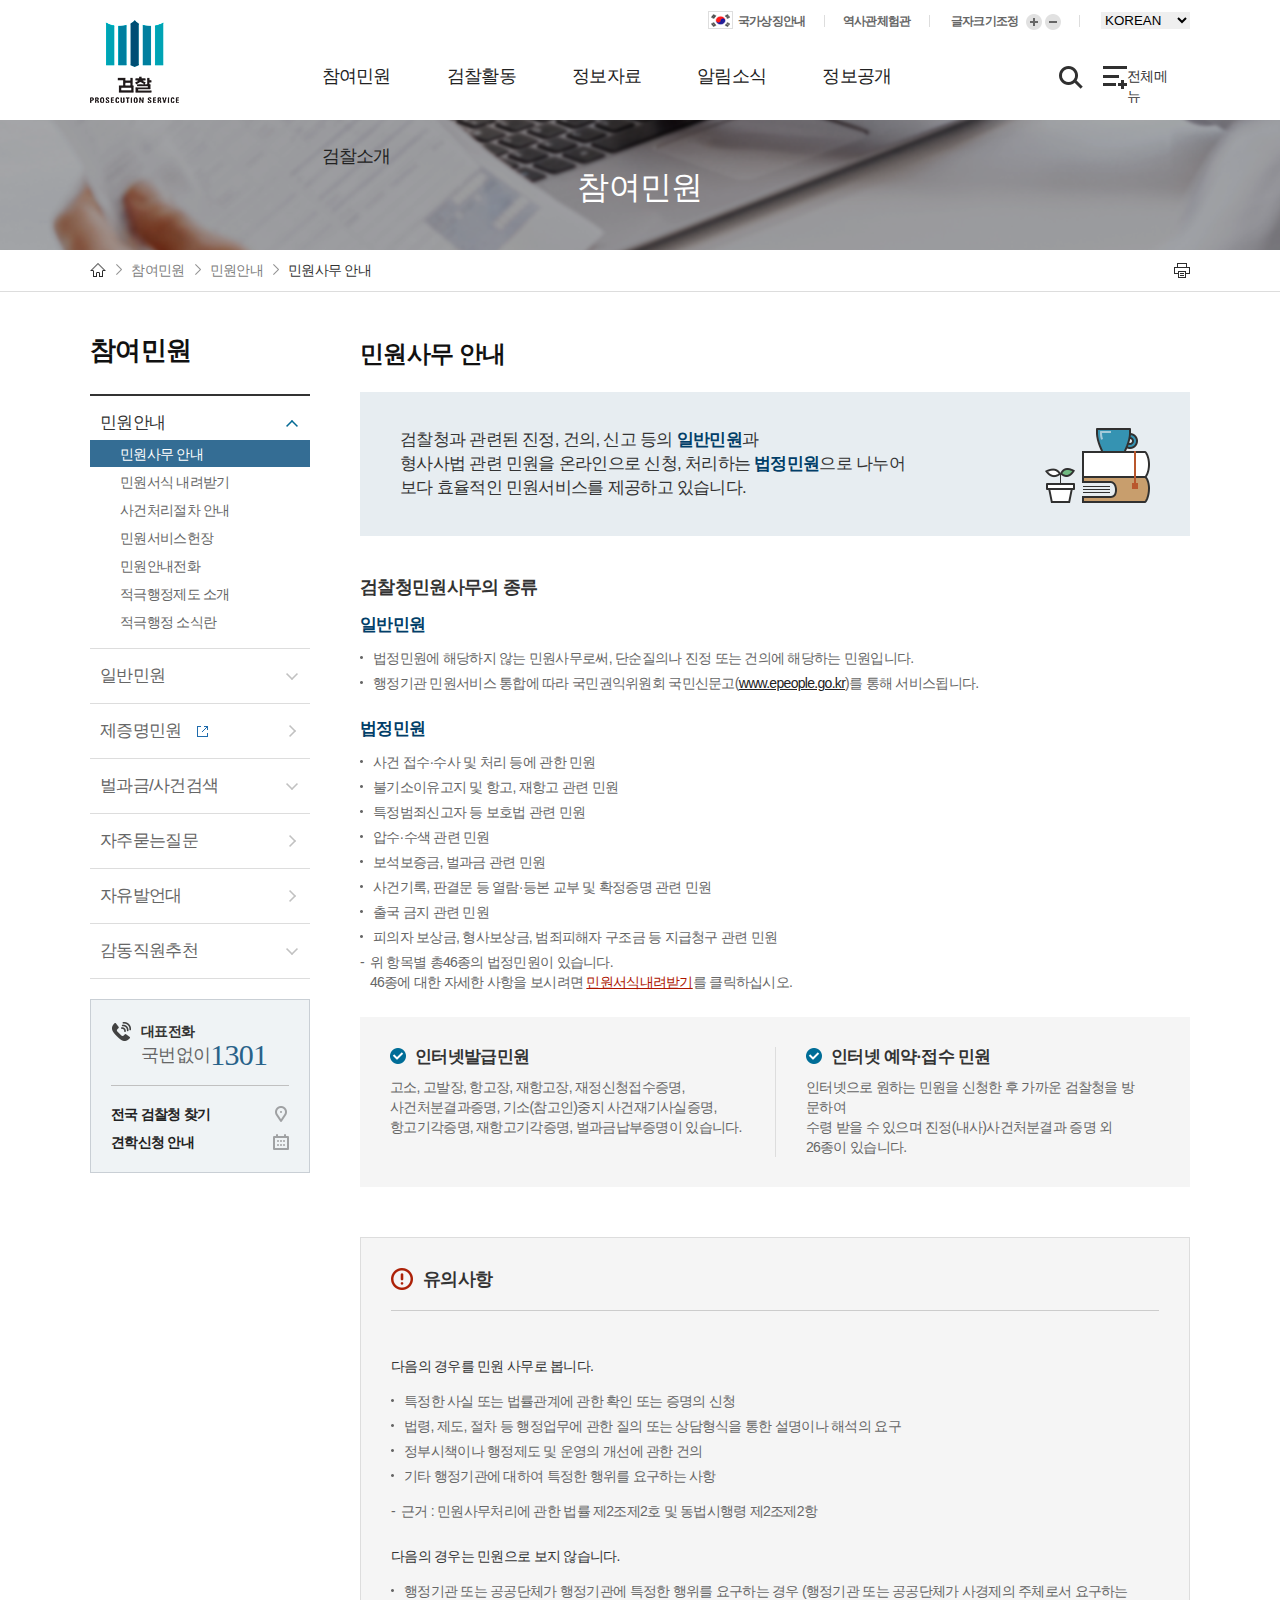
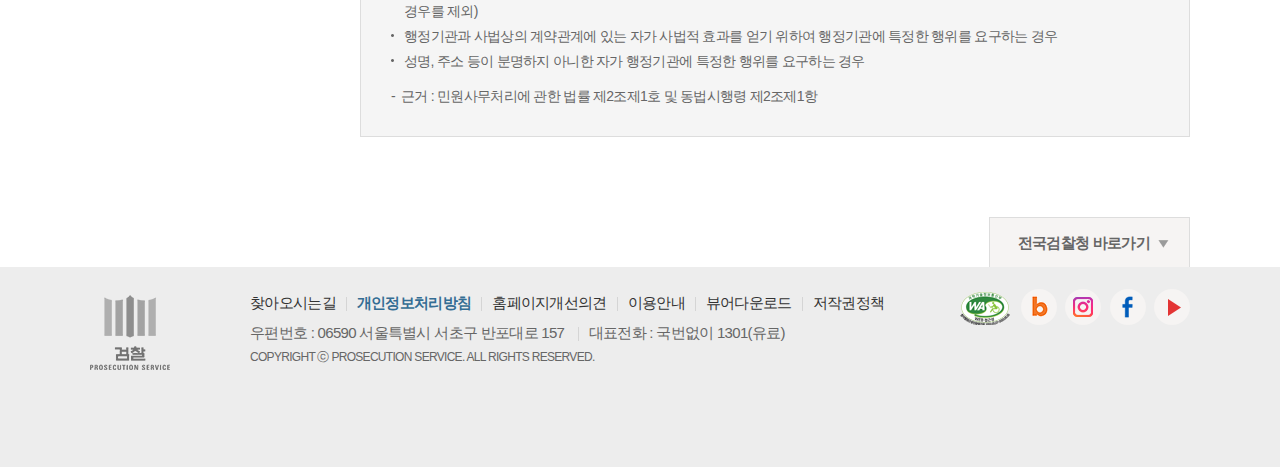
==== indexSub1.html @ 556a0e8b "프로젝트 css" ====
<!DOCTYPE HTML>
<html lang='ko'>
<head>
	<title>홈 > 참여민원 >	민원안내 >	민원사무 안내 - 대검찰청</title>
	<meta charset='utf-8'>
	<meta name='Viewport' content='width=device-width, initial-scale=1.0, minimum-scale=1.0, maximum-scale=1.6'>
	<meta name='Title' content='대검찰청'>
	<meta name='Subject' content='대검찰청 클론코딩'>
	<meta name='Keywords' content='html5, css3, 웹표준, 관공소, 대검찰청'>
	<meta name='Author' content='gayeon'>
	<meta name='Publisher' content='gayeon'>
	<meta name='Description' content='웹접근성, 웹표준을 준수한 대검찰청 클론코딩 입니다.'>
	<meta name='Author-Date' content='2022/10/28'>
	<meta name='Robots' content='index,follow'>

	<link href="https://hangeul.pstatic.net/hangeul_static/css/nanum-square.css" rel="stylesheet">

	<link rel='stylesheet' href='css/reset.css'>
	<link rel='stylesheet' href='css/style1.css'>
	<script src="https://code.jquery.com/jquery-3.6.1.min.js"></script>
	<script src="./js/script.js"></script>

	<link rel='stylesheet' href='https://use.fontawesome.com/releases/v5.5.0/css/all.css' integrity='sha384-B4dIYHKNBt8Bc12p+WXckhzcICo0wtJAoU8YZTY5qE0Id1GSseTk6S+L3BlXeVIU' crossorigin='anonymous'>
	<link rel="stylesheet" href="https://cdnjs.cloudflare.com/ajax/libs/font-awesome/4.7.0/css/font-awesome.min.css">
</head>
<body>
    <div id="wrap">
        <header id="header">
			<div class="container">
				<h1 class="logo"><a href="index.html" title="logo"><img src="./img/bg_logo.png" alt="로고"></a></h1>
				<div class="top">
					<ul>
						<li><a href="#"><span class="nation"></span>국가상징안내</a></li>
						<li><a href="#">역사관체험관</a></li>
						<li>
							<a href="#">글자크기조정
								<span class="plus"></span>
								<span class="minus"></span>
							</a>
						</li>
						<li>
							<select name="lgSelect" id="lgSelect" title="언어선택">
								<option value="korean">korean</option>
								<option value="english">english</option>
								<option value="chinese">chinese</option>
								<option value="japanese">japanese</option>
							</select>
						</li>
					</ul>
				</div>
				<nav id="nav">
					<div class="menu">
						<ul class="dep1_box">
							<li class="dep1"><a href="#" title="참여민원">참여민원</a>
								<div class="bg">
									<div class="container">
										<div class="mainTit"><span>참여민원</span></div>
										<ul class="dep2_box">
											<li class="dep2"><a href="#" title="민원안내">민원안내</a>
												<ul class="dep3_box">
													<li class="dep3"><a href="#" title="민원사무 안내">민원사무 안내</a></li>
													<li class="dep3"><a href="#" title="민원서식 내려받기">민원서식 내려받기</a></li>
													<li class="dep3"><a href="#" title="사건처리절차 안내">사건처리절차 안내</a></li>
													<li class="dep3"><a href="#" title="민원서비스헌장">민원서비스헌장</a></li>
													<li class="dep3"><a href="#" title="민원안내전화">민원안내전화</a></li>
													<li class="dep3"><a href="#" title="적극행정제도 소개">적극행정제도 소개</a></li>
													<li class="dep3"><a href="#" title="적극행정 소식란">적극행정 소식란</a></li>
												</ul>
											</li>
											<li class="dep2"><a href="#" title="일반민원">일반민원</a>
												<ul class="dep3_box">
													<li class="dep3"><a href="#" title="이용안내">이용안내</a></li>
													<li class="dep3"><a href="#" title="민원신청/확인">민원신청/확인</a></li>
													<li class="dep3"><a href="#" title="110정부민원안내콜센터">110정부민원안내콜센터</a></li>
													<li class="dep3"><a href="#" title="공개민원 열람하기">공개민원 열람하기</a></li>
												</ul>
											</li>
											<li class="dep2"><a href="#" title="제증명민원">제증명민원</a></li>
											<li class="dep2"><a href="#" title="벌과금/사건검색">벌과금/사건검색</a>
												<ul class="dep3_box">
													<li class="dep3"><a href="#" title="사건진행상황조회">사건진행상황조회</a></li>
													<li class="dep3"><a href="#" title="벌과금납부조회">벌과금납부조회</a></li>
													<li class="dep3"><a href="#" title="재판서 및 통지서 조회">재판서 및 통지서 조회</a></li>
													<li class="dep3"><a href="#" title="가납금환급조회">가납금환급조회</a></li>
												</ul>
											</li>
											<li class="dep2"><a href="#" title="자주묻는질문">자주묻는질문</a></li>
											<li class="dep2"><a href="#" title="자유발언대">자유발언대</a></li>
											<li class="dep2"><a href="#" title="감동직원추천">감동직원추천</a>
												<ul class="dep3_box">
													<li class="dep3"><a href="#" title="국민감동직원추천">국민감동직원추천</a></li>
													<li class="dep3"><a href="#" title="추천서 작성하기">추천서 작성하기</a></li>
													<li class="dep3"><a href="#" title="내의견 보기">내의견 보기</a></li>
												</ul>
											</li>
										</ul>
									</div>
								</div>
							</li>
							<li class="dep1"><a href="#" title="검찰활동">검찰활동</a>
								<div class="bg">
									<div class="container">
										<div class="mainTit"><span>검찰활동</span></div>
										<ul class="dep2_box">
											<li class="dep2"><a href="#" title="주요수사활동">주요수사활동</a>
												<ul class="dep3_box">
													<li class="dep3"><a href="#" title="부정부패수사">부정부패수사</a></li>
													<li class="dep3"><a href="#" title="회계분석 &middot; 자금추적 수사지원">회계분석 &middot; 자금추적 수사지원</a></li>
													<li class="dep3"><a href="#" title="기술유출범죄수사">기술유출범죄수사</a></li>
													<li class="dep3"><a href="#" title="범죄수익환수수사">범죄수익환수수사</a></li>
													<li class="dep3"><a href="#" title="마약 &middot; 조직폭력범죄수사">마약 &middot; 조직폭력범죄수사</a></li>
													<li class="dep3"><a href="#" title="지식재산권침해범죄수사">지식재산권침해범죄수사</a></li>
													<li class="dep3"><a href="#" title="과학수사">과학수사</a></li>
												</ul>
											</li>
											<li class="dep2"><a href="#" title="공판 &middot; 형 집행">공판 &middot; 형 집행</a>
												<ul class="dep3_box">
													<li class="dep3"><a href="#" title="공판활동">공판활동</a></li>
													<li class="dep3"><a href="#" title="형의 집행">형의 집행</a></li>
												</ul>
											</li>
											<li class="dep2"><a href="#" title="지원활동">지원활동</a>
												<ul class="dep3_box">
													<li class="dep3"><a href="#" title="소년선도보호">소년선도보호</a></li>
													<li class="dep3"><a href="#" title="피해자인권">피해자인권</a></li>
													<li class="dep3"><a href="#" title="사회공헌">사회공헌</a></li>
												</ul>
											</li>
											<li class="dep2"><a href="#" title="국제협력">국제협력</a>
												<ul class="dep3_box">
													<li class="dep3"><a href="#" title="검찰의 국제공조">검찰의 국제공조</a></li>
													<li class="dep3"><a href="#" title="국제협력 네트워크">국제협력 네트워크</a></li>
												</ul>
											</li>
										</ul>
									</div>
								</div>
							</li>
							<li class="dep1"><a href="#" title="정보자료">정보자료</a>
								<div class="bg">
									<div class="container">
										<div class="mainTit"><span>정보자료</span></div>
										<ul class="dep2_box">
											<li class="dep2"><a href="#" title="통계자료">통계자료</a>
												<ul class="dep3_box">
													<li class="dep3"><a href="#" title="범죄분석">범죄분석</a></li>
													<li class="dep3"><a href="#" title="범죄동향리포트">범죄동향리포트</a></li>
													<li class="dep3"><a href="#" title="형사사건동향">형사사건동향</a></li>
												</ul>
											</li>
											<li class="dep2"><a href="#" title="지원활동">연구자료</a>
												<ul class="dep3_box">
													<li class="dep3"><a href="#" title="검찰관련 연구자료">검찰관련 연구자료</a></li>
													<li class="dep3"><a href="#" title="해외연수검사 연구논문">해외연수검사 연구논문</a></li>
													<li class="dep3"><a href="#" title="검찰연감">검찰연감</a></li>
												</ul>
											</li>
											<li class="dep2"><a href="#" title="나라지표상황판">나라지표상황판</a></li>
											<li class="dep2"><a href="#" title="훈령/예규">훈령/예규</a></li>
										</ul>
									</div>
								</div>
							</li>
							<li class="dep1"><a href="#" title="알림소식">알림소식</a>
								<div class="bg">
									<div class="container">
										<div class="mainTit"><span>알림소식</span></div>
										<ul class="dep2_box">
											<li class="dep2"><a href="#" title="공지사항">공지사항</a></li>
											<li class="dep2"><a href="#" title="고시 &middot; 공고">고시 &middot; 공고</a></li>
											<li class="dep2"><a href="#" title="검찰발표자료">검찰발표자료</a></li>
											<li class="dep2"><a href="#" title="검찰소식">검찰소식</a>
												<ul class="dep3_box">
													<li class="dep3"><a href="#" title="카드뉴스">카드뉴스</a></li>
													<li class="dep3"><a href="#" title="생생영상">생생영상</a></li>
													<li class="dep3"><a href="#" title="뉴스레터">뉴스레터</a></li>
												</ul>
											</li>
										</ul>
									</div>
								</div>
							</li>
							<li class="dep1"><a href="#" title="정보공개">정보공개</a>
								<div class="bg">
									<div class="container">
										<div class="mainTit"><span>정보공개</span></div>
										<ul class="dep2_box">
											<li class="dep2"><a href="#" title="정보공개안내">정보공개안내</a>
												<ul class="dep3_box">
													<li class="dep3"><a href="#" title="정보공개제도란">정보공개제도란</a></li>
													<li class="dep3"><a href="#" title="업무처리절차">업무처리절차</a></li>
													<li class="dep3"><a href="#" title="공개청구권자">공개청구권자</a></li>
													<li class="dep3"><a href="#" title="비공개 대상 정보 세부 기준">비공개 대상 정보 세부 기준</a></li>
													<li class="dep3"><a href="#" title="정보공개방법">정보공개방법</a></li>
													<li class="dep3"><a href="#" title="불복구제절차">불복구제절차</a></li>
													<li class="dep3"><a href="#" title="수수료안내">수수료안내</a></li>
													<li class="dep3"><a href="#" title="관련서식">관련서식</a></li>
												</ul>
											</li>
											<li class="dep2"><a href="#" title="사전정보공표">사전정보공표</a>
												<ul class="dep3_box">
													<li class="dep3"><a href="#" title="사전정보공표대상">사전정보공표대상</a></li>
												</ul>
											</li>
											<li class="dep2"><a href="#" title="정보목록">정보목록</a>
												<ul class="dep3_box">
													<li class="dep3"><a href="#" title="정보목록">정보목록</a></li>
													<li class="dep3"><a href="#" title="2014.3. 이전 검찰청 정보목록">2014.3. 이전 검찰청 정보목록</a></li>
												</ul>
											</li>
											<li class="dep2"><a href="#" title="정보공개청구">정보공개청구</a></li>
											<li class="dep2"><a href="#" title="공공데이터개방">공공데이터개방</a></li>
											<li class="dep2"><a href="#" title="정책실명제">정책실명제</a></li>
										</ul>
									</div>
								</div>
							</li>
							<li class="dep1"><a href="#" title="검찰소개">검찰소개</a>
								<div class="bg">
									<div class="container">
										<div class="mainTit"><span >검찰소개</span></div>
										<ul class="dep2_box">
											<li class="dep2"><a href="#" title="검찰구성">검찰구성</a>
												<ul class="dep3_box">
													<li class="dep3"><a href="#" title="검찰이란?">검찰이란?</a></li>
													<li class="dep3"><a href="#" title="검찰구성원">검찰구성원</a></li>
													<li class="dep3"><a href="#" title="검사의 역할">검사의 역할</a></li>
												</ul>
											</li>
											<li class="dep2"><a href="#" title="조직 및 업무">조직 및 업무</a>
												<ul class="dep3_box">
													<li class="dep3"><a href="#" title="부서별연락처">부서별연락처</a></li>
													<li class="dep3"><a href="#" title="검찰조직구조">검찰조직구조</a></li>
													<li class="dep3"><a href="#" title="층별안내도">층별안내도</a></li>
													<li class="dep3"><a href="#" title="대검찰청 배치표">대검찰청 배치표</a></li>
												</ul>
											</li>
											<li class="dep2"><a href="#" title="검찰총장소개">검찰총장소개</a>
												<ul class="dep3_box">
													<li class="dep3"><a href="#" title="총장인사말">총장인사말</a></li>
													<li class="dep3"><a href="#" title="검찰총장과의 대화">검찰총장과의 대화</a></li>
													<li class="dep3"><a href="#" title="총장동정">총장동정</a></li>
													<li class="dep3"><a href="#" title="발표연설">발표연설</a></li>
													<li class="dep3"><a href="#" title="역대총장">역대총장</a></li>
													<li class="dep3"><a href="#" title="주요일정">주요일정</a></li>
												</ul>
											</li>
											<li class="dep2"><a href="#" title="검찰CI/CM">검찰CI/CM</a></li>
											<li class="dep2"><a href="#" title="검찰역사관">검찰역사관</a>
												<ul class="dep3_box">
													<li class="dep3"><a href="#" title="검찰제도의 변천">검찰제도의 변천</a></li>
													<li class="dep3"><a href="#" title="복제의 변천">복제의 변천</a></li>
													<li class="dep3"><a href="#" title="서식의 변천">서식의 변천</a></li>
													<li class="dep3"><a href="#" title="사건과 이슈"></a>사건과 이슈</li>
												</ul>
											</li>
											<li class="dep2"><a href="#" title="대검찰청견학">대검찰청견학</a>
												<ul class="dep3_box">
													<li class="dep3"><a href="#" title="견학안내">견학안내</a></li>
													<li class="dep3"><a href="#" title="견학신청">견학신청</a></li>
													<li class="dep3"><a href="#" title="견학소감">견학소감</a></li>
												</ul>
											</li>
											<li class="dep2"><a href="#" title="찾아오시는길">찾아오시는길</a></li>
											<li class="dep2"><a href="#" title="전국검찰청찾기">전국검찰청찾기</a></li>
											<li class="dep2"><a href="#" title="국가형사사법기록관">국가형사사법기록관</a>
												<ul class="dep3_box">
													<li class="dep3"><a href="#" title="기록관 소개">기록관 소개</a></li>
													<li class="dep3"><a href="#" title="견학안내 및 신청">견학안내 및 신청</a></li>
												</ul>
											</li>
											<li class="dep2"><a href="#" title="1301검찰콜센터">1301검찰콜센터</a>
												<ul class="dep3_box">
													<li class="dep3"><a href="#" title="콜센터 소개">콜센터 소개</a></li>
													<li class="dep3"><a href="#" title="">이용안내</a></li>
												</ul>
											</li>
										</ul>
									</div>
								</div>
							</li>
						</ul>
					</div>
				</nav>
				<div class="moreMenu">
					<div class="search">
						<img src="./img/btn_sch.png" alt="검색">
						<div class="formBg">
							<div class="container">
								<form action="#" name="searchForm" id="searchForm" method="post">
									<div id="searchBox">
										<label for="keySearch">키워드 검색</label>
										<div id="searchArea">
											<input type="text" id="keySearch" placeholder="검색어를 입력하세요.">
											<button class="btnSearch"></button>
										</div>
									</div>
								</form>
							</div>
						</div>
					</div>
					<div class="btnAllMenu">
						<img src="./img/btn_allmenu4.png" alt="전체메뉴"><span class="menuTit">전체메뉴</span>
					</div>
				<div class="allMenuWrap">
					<div class="allMenuDim"></div>
					<div class="allMenuBox">
						<dl>
							<dt><span>검찰 PROSECUTION SERVICE</span></dt>
							<dd>
								<div class="allMenuList" style="height: 833px;">
									<ul class="allMenu menu">
										<li class="dep1">
											<div class="mainTit"><span>참여민원</span></div>
											<ul class="dep2_box">
												<li class="dep2"><a href="#" title="민원안내">민원안내</a>
													<ul class="dep3_box">
														<li class="dep3"><a href="#" title="민원사무 안내">민원사무 안내</a></li>
														<li class="dep3"><a href="#" title="민원서식 내려받기">민원서식 내려받기</a></li>
														<li class="dep3"><a href="#" title="사건처리절차 안내">사건처리절차 안내</a></li>
														<li class="dep3"><a href="#" title="민원서비스헌장">민원서비스헌장</a></li>
														<li class="dep3"><a href="#" title="민원안내전화">민원안내전화</a></li>
														<li class="dep3"><a href="#" title="적극행정제도 소개">적극행정제도 소개</a></li>
														<li class="dep3"><a href="#" title="적극행정 소식란">적극행정 소식란</a></li>
													</ul>
												</li>
												<li class="dep2"><a href="#" title="일반민원">일반민원</a>
													<ul class="dep3_box">
														<li class="dep3"><a href="#" title="이용안내">이용안내</a></li>
														<li class="dep3"><a href="#" title="민원신청/확인">민원신청/확인</a></li>
														<li class="dep3"><a href="#" title="110정부민원안내콜센터">110정부민원안내콜센터</a></li>
														<li class="dep3"><a href="#" title="공개민원 열람하기">공개민원 열람하기</a></li>
													</ul>
												</li>
												<li class="dep2"><a href="#" title="제증명민원">제증명민원</a></li>
												<li class="dep2"><a href="#" title="벌과금/사건검색">벌과금/사건검색</a>
													<ul class="dep3_box">
														<li class="dep3"><a href="#" title="사건진행상황조회">사건진행상황조회</a></li>
														<li class="dep3"><a href="#" title="벌과금납부조회">벌과금납부조회</a></li>
														<li class="dep3"><a href="#" title="재판서 및 통지서 조회">재판서 및 통지서 조회</a></li>
														<li class="dep3"><a href="#" title="가납금환급조회">가납금환급조회</a></li>
													</ul>
												</li>
												<li class="dep2"><a href="#" title="자주묻는질문">자주묻는질문</a></li>
												<li class="dep2"><a href="#" title="자유발언대">자유발언대</a></li>
												<li class="dep2"><a href="#" title="감동직원추천">감동직원추천</a>
													<ul class="dep3_box">
														<li class="dep3"><a href="#" title="국민감동직원추천">국민감동직원추천</a></li>
														<li class="dep3"><a href="#" title="추천서 작성하기">추천서 작성하기</a></li>
														<li class="dep3"><a href="#" title="내의견 보기">내의견 보기</a></li>
													</ul>
												</li>
											</ul>
										</li>
										<li class="dep1">
											<div class="mainTit"><span>검찰활동</span></div>
											<ul class="dep2_box">
												<li class="dep2"><a href="#" title="주요수사활동">주요수사활동</a>
													<ul class="dep3_box">
														<li class="dep3"><a href="#" title="부정부패수사">부정부패수사</a></li>
														<li class="dep3"><a href="#" title="회계분석 &middot; 자금추적 수사지원">회계분석 &middot; 자금추적 수사지원</a></li>
														<li class="dep3"><a href="#" title="기술유출범죄수사">기술유출범죄수사</a></li>
														<li class="dep3"><a href="#" title="범죄수익환수수사">범죄수익환수수사</a></li>
														<li class="dep3"><a href="#" title="마약 &middot; 조직폭력범죄수사">마약 &middot; 조직폭력범죄수사</a></li>
														<li class="dep3"><a href="#" title="지식재산권침해범죄수사">지식재산권침해범죄수사</a></li>
														<li class="dep3"><a href="#" title="과학수사">과학수사</a></li>
													</ul>
												</li>
												<li class="dep2"><a href="#" title="공판 &middot; 형 집행">공판 &middot; 형 집행</a>
													<ul class="dep3_box">
														<li class="dep3"><a href="#" title="공판활동">공판활동</a></li>
														<li class="dep3"><a href="#" title="형의 집행">형의 집행</a></li>
													</ul>
												</li>
												<li class="dep2"><a href="#" title="지원활동">지원활동</a>
													<ul class="dep3_box">
														<li class="dep3"><a href="#" title="소년선도보호">소년선도보호</a></li>
														<li class="dep3"><a href="#" title="피해자인권">피해자인권</a></li>
														<li class="dep3"><a href="#" title="사회공헌">사회공헌</a></li>
													</ul>
												</li>
												<li class="dep2"><a href="#" title="국제협력">국제협력</a>
													<ul class="dep3_box">
														<li class="dep3"><a href="#" title="검찰의 국제공조">검찰의 국제공조</a></li>
														<li class="dep3"><a href="#" title="국제협력 네트워크">국제협력 네트워크</a></li>
													</ul>
												</li>
											</ul>
										</li>
										<li class="dep1">
											<div class="mainTit"><span>정보자료</span></div>
											<ul class="dep2_box">
												<li class="dep2"><a href="#" title="통계자료">통계자료</a>
													<ul class="dep3_box">
														<li class="dep3"><a href="#" title="범죄분석">범죄분석</a></li>
														<li class="dep3"><a href="#" title="범죄동향리포트">범죄동향리포트</a></li>
														<li class="dep3"><a href="#" title="형사사건동향">형사사건동향</a></li>
													</ul>
												</li>
												<li class="dep2"><a href="#" title="지원활동">연구자료</a>
													<ul class="dep3_box">
														<li class="dep3"><a href="#" title="검찰관련 연구자료">검찰관련 연구자료</a></li>
														<li class="dep3"><a href="#" title="해외연수검사 연구논문">해외연수검사 연구논문</a></li>
														<li class="dep3"><a href="#" title="검찰연감">검찰연감</a></li>
													</ul>
												</li>
												<li class="dep2"><a href="#" title="나라지표상황판">나라지표상황판</a></li>
												<li class="dep2"><a href="#" title="훈령/예규">훈령/예규</a></li>
											</ul>
										</li>
										<li class="dep1">
											<div class="mainTit"><span>알림소식</span></div>
											<ul class="dep2_box">
												<li class="dep2"><a href="#" title="공지사항">공지사항</a></li>
												<li class="dep2"><a href="#" title="고시 &middot; 공고">고시 &middot; 공고</a></li>
												<li class="dep2"><a href="#" title="검찰발표자료">검찰발표자료</a></li>
												<li class="dep2"><a href="#" title="검찰소식">검찰소식</a>
													<ul class="dep3_box">
														<li class="dep3"><a href="#" title="카드뉴스">카드뉴스</a></li>
														<li class="dep3"><a href="#" title="생생영상">생생영상</a></li>
														<li class="dep3"><a href="#" title="뉴스레터">뉴스레터</a></li>
													</ul>
												</li>
											</ul>
										</li>
										<li class="dep1">
											<div class="mainTit"><span>정보공개</span></div>
											<ul class="dep2_box">
												<li class="dep2"><a href="#" title="정보공개안내">정보공개안내</a>
													<ul class="dep3_box">
														<li class="dep3"><a href="#" title="정보공개제도란">정보공개제도란</a></li>
														<li class="dep3"><a href="#" title="업무처리절차">업무처리절차</a></li>
														<li class="dep3"><a href="#" title="공개청구권자">공개청구권자</a></li>
														<li class="dep3"><a href="#" title="비공개 대상 정보 세부 기준">비공개 대상 정보 세부 기준</a></li>
														<li class="dep3"><a href="#" title="정보공개방법">정보공개방법</a></li>
														<li class="dep3"><a href="#" title="불복구제절차">불복구제절차</a></li>
														<li class="dep3"><a href="#" title="수수료안내">수수료안내</a></li>
														<li class="dep3"><a href="#" title="관련서식">관련서식</a></li>
													</ul>
												</li>
												<li class="dep2"><a href="#" title="사전정보공표">사전정보공표</a>
													<ul class="dep3_box">
														<li class="dep3"><a href="#" title="사전정보공표대상">사전정보공표대상</a></li>
													</ul>
												</li>
												<li class="dep2"><a href="#" title="정보목록">정보목록</a>
													<ul class="dep3_box">
														<li class="dep3"><a href="#" title="정보목록">정보목록</a></li>
														<li class="dep3"><a href="#" title="2014.3. 이전 검찰청 정보목록">2014.3. 이전 검찰청 정보목록</a></li>
													</ul>
												</li>
												<li class="dep2"><a href="#" title="정보공개청구">정보공개청구</a></li>
												<li class="dep2"><a href="#" title="공공데이터개방">공공데이터개방</a></li>
												<li class="dep2"><a href="#" title="정책실명제">정책실명제</a></li>
											</ul>
										</li>
										<li class="dep1">
											<div class="mainTit"><span>검찰소개</span></div>
											<ul class="dep2_box">
												<li class="dep2"><a href="#" title="검찰구성">검찰구성</a>
													<ul class="dep3_box">
														<li class="dep3"><a href="#" title="검찰이란?">검찰이란?</a></li>
														<li class="dep3"><a href="#" title="검찰구성원">검찰구성원</a></li>
														<li class="dep3"><a href="#" title="검사의 역할">검사의 역할</a></li>
													</ul>
												</li>
												<li class="dep2"><a href="#" title="조직 및 업무">조직 및 업무</a>
													<ul class="dep3_box">
														<li class="dep3"><a href="#" title="부서별연락처">부서별연락처</a></li>
														<li class="dep3"><a href="#" title="검찰조직구조">검찰조직구조</a></li>
														<li class="dep3"><a href="#" title="층별안내도">층별안내도</a></li>
														<li class="dep3"><a href="#" title="대검찰청 배치표">대검찰청 배치표</a></li>
													</ul>
												</li>
												<li class="dep2"><a href="#" title="검찰총장소개">검찰총장소개</a>
													<ul class="dep3_box">
														<li class="dep3"><a href="#" title="총장인사말">총장인사말</a></li>
														<li class="dep3"><a href="#" title="검찰총장과의 대화">검찰총장과의 대화</a></li>
														<li class="dep3"><a href="#" title="총장동정">총장동정</a></li>
														<li class="dep3"><a href="#" title="발표연설">발표연설</a></li>
														<li class="dep3"><a href="#" title="역대총장">역대총장</a></li>
														<li class="dep3"><a href="#" title="주요일정">주요일정</a></li>
													</ul>
												</li>
												<li class="dep2"><a href="#" title="검찰CI/CM">검찰CI/CM</a></li>
												<li class="dep2"><a href="#" title="검찰역사관">검찰역사관</a>
													<ul class="dep3_box">
														<li class="dep3"><a href="#" title="검찰제도의 변천">검찰제도의 변천</a></li>
														<li class="dep3"><a href="#" title="복제의 변천">복제의 변천</a></li>
														<li class="dep3"><a href="#" title="서식의 변천">서식의 변천</a></li>
														<li class="dep3"><a href="#" title="사건과 이슈"></a>사건과 이슈</li>
													</ul>
												</li>
												<li class="dep2"><a href="#" title="대검찰청견학">대검찰청견학</a>
													<ul class="dep3_box">
														<li class="dep3"><a href="#" title="견학안내">견학안내</a></li>
														<li class="dep3"><a href="#" title="견학신청">견학신청</a></li>
														<li class="dep3"><a href="#" title="견학소감">견학소감</a></li>
													</ul>
												</li>
												<li class="dep2"><a href="#" title="찾아오시는길">찾아오시는길</a></li>
												<li class="dep2"><a href="#" title="전국검찰청찾기">전국검찰청찾기</a></li>
												<li class="dep2"><a href="#" title="국가형사사법기록관">국가형사사법기록관</a>
													<ul class="dep3_box">
														<li class="dep3"><a href="#" title="기록관 소개">기록관 소개</a></li>
														<li class="dep3"><a href="#" title="견학안내 및 신청">견학안내 및 신청</a></li>
													</ul>
												</li>
												<li class="dep2"><a href="#" title="1301검찰콜센터">1301검찰콜센터</a>
													<ul class="dep3_box">
														<li class="dep3"><a href="#" title="콜센터 소개">콜센터 소개</a></li>
														<li class="dep3"><a href="#" title="">이용안내</a></li>
													</ul>
												</li>
											</ul>
										</li>
										<li class="dep1">
											<div class="mainTit"><span>이용안내</span></div>
											<ul class="dep2_box">
												<li class="dep2"><a href="#" title="이용안내">이용안내</a></li>
												<li class="dep2"><a href="#" title="홈페이지개선의견">홈페이지개선의견</a></li>
												<li class="dep2"><a href="#" title="개인정보처리방침">개인정보처리방침</a>
													<ul class="dep3_box">
														<li class="dep3"><a href="#" title="개인정보처리방침">개인정보처리방침</a></li>
														<li class="dep3"><a href="#" title="개정이력">개정이력</a></li>
													</ul>
												</li>
												<li class="dep2"><a href="#" title="저작권정책">저작권정책</a></li>
												<li class="dep2"><a href="#" title="글자크기조정안내">글자크기조정안내</a></li>
												<li class="dep2"><a href="#" title="뷰어다운로드">뷰어다운로드</a></li>
											</ul>
										</li>
									</ul>
								</div>
							</dd>
						</dl>
						<span class="allMenuClose"><a href="#">전체보기 닫기</a></span>
					</div>
				</div>
				</div>
			</div>
		</header>
        <div id="topWrap" class="topWrap">
			<div class="topVisual">참여민원</div>
			<div class="container">
				<div class="breadCrumb">
					<a href="#" class="home">홈</a>
					<a href="#">참여민원</a>
					<a href="#">민원안내</a>
					<span>민원사무 안내</span>
					<div class="util">
						<span class="print">
							<a href="#" title="새창열림">인쇄하기</a>
						</span>
					</div>
				</div>
			</div>
		</div>
        <div id="inner" class="inner">
			<div class="container cf">
				<div class="lnbWrap">
					<h2 class="title">참여민원</h2>
					<ul id="lnb" class="lnb">
						<li class="dep2 sub on">
							<a href="#" title="민원안내">민원안내</a>
							<ul style="display: block;">
								<li class="dep3 on"><a href="#" title="민원사무 안내">민원사무 안내</a></li>
								<li class="dep3"><a href="#" title="민원서식 내려받기">민원서식 내려받기</a></li>
								<li class="dep3"><a href="#" title="사건처리절차 안내">사건처리절차 안내</a></li>
								<li class="dep3"><a href="#" title="민원서비스헌장">민원서비스헌장</a></li>
								<li class="dep3"><a href="#" title="민원안내전화">민원안내전화</a></li>
								<li class="dep3"><a href="#" title="적극행정제도 소개">적극행정제도 소개</a></li>
								<li class="dep3"><a href="#" title="적극행정 소식란">적극행정 소식란</a></li>
							</ul>
						</li>
						<li class="dep2 sub"><a href="#" title="일반민원">일반민원</a>
							<ul style="display: none;">
								<li class="dep3"><a href="#" title="이용안내">이용안내</a></li>
								<li class="dep3"><a href="#" title="민원신청/확인">민원신청/확인</a></li>
								<li class="dep3"><a href="#" title="110정부민원안내콜센터">110정부민원안내콜센터</a></li>
								<li class="dep3"><a href="#" title="공개민원 열람하기">공개민원 열람하기</a></li>
							</ul>
						</li>
						<li class="dep2"><a href="#" class="new" target="_blank" title="새창열림" title="제증명민원">제증명민원</a></li>
						<li class="dep2 sub"><a href="#" title="벌과금/사건검색">벌과금/사건검색</a>
							<ul style="display: none;">
								<li class="dep3"><a href="#" class="new" target="_blank" title="새창열림" title="사건진행상황조회">사건진행상황조회</a></li>
								<li class="dep3"><a href="#" class="new" target="_blank" title="새창열림" title="벌과금납부조회">벌과금납부조회</a></li>
								<li class="dep3"><a href="#" class="new" target="_blank" title="새창열림" title="재판서 및 통지서 조회">재판서 및 통지서 조회</a></li>
								<li class="dep3"><a href="#" class="new" target="_blank" title="새창열림" title="가납금환급조회">가납금환급조회</a></li>
							</ul>
						</li>
						<li class="dep2"><a href="#" title="자주묻는질문">자주묻는질문</a></li>
						<li class="dep2"><a href="#" title="자유발언대">자유발언대</a></li>
						<li class="dep2 sub"><a href="#" title="감동직원추천">감동직원추천</a>
							<ul style="display: none;">
								<li class="dep3"><a href="#" title="국민감동직원추천">국민감동직원추천</a></li>
								<li class="dep3"><a href="#" title="추천서 작성하기">추천서 작성하기</a></li>
								<li class="dep3"><a href="#" title="내의견 보기">내의견 보기</a></li>
							</ul>
						</li>
					</ul>
					<div class="banner">
						<div class="call">
							<span>대표전화</span>
							국번없이<em>1301</em>
						</div>
						<div class="info">
							<span class="sch"><a href="#">전국 검찰청 찾기</a></span>
							<span class="visit"><a href="#">견학신청 안내</a></span>
						</div>
					</div>
				</div>
				<div class="content">
					<div class="pageTitle">
						<h3>민원사무 안내</h3>
					</div>
					<div class="contWrap">
						<div class="cmdBox ico1">
							<span class="imgDeco"><img src="./img/ico_deco1.png" alt="데코이미지1"></span>
							<p class="cmd">
								검찰청과 관련된 진정, 건의, 신고 등의 <b>일반민원</b>과<br>
								형사사법 관련 민원을 온라인으로 신청, 처리하는 <b>법정민원</b>으로 나누어<br>
								보다 효율적인 민원서비스를 제공하고 있습니다.
							</p>
						</div>
						<h4 class="cont">검찰청민원사무의 종류</h4>
						<h5 class="cont">일반민원</h5>
						<ul class="txtList">
							<li>법정민원에 해당하지 않는 민원사무로써, 단순질의나 진정 또는 건의에 해당하는 민원입니다.</li>
							<li>행정기관 민원서비스 통합에 따라 국민권익위원회 국민신문고(<a href="https://www.epeople.go.kr/" class="link" target="_blank" title="새창열림">www.epeople.go.kr</a>)를 통해 서비스됩니다.</li>
						</ul>
						<h5 class="cont">법정민원</h5>
						<ul class="txtList">
							<li>사건 접수·수사 및 처리 등에 관한 민원</li>
							<li>불기소이유고지 및 항고, 재항고 관련 민원</li>
							<li>특정범죄신고자 등 보호법 관련 민원</li>
							<li>압수·수색 관련 민원</li>
							<li>보석보증금, 벌과금 관련 민원</li>
							<li>사건기록, 판결문 등 열람·등본 교부 및 확정증명 관련 민원</li>
							<li>출국 금지 관련 민원</li>
							<li>피의자 보상금, 형사보상금, 범죄피해자 구조금 등 지급청구 관련 민원</li>
						</ul>
						<p class="desc">
							위 항목별 총46종의 법정민원이 있습니다.<br>
							46종에 대한 자세한 사항을 보시려면 <a href="#" class="links">민원서식내려받기</a>를 클릭하십시오.
						</p>
						<div class="infoBox bdn top02">
							<div class="infoList">
								<dl>
									<dt>인터넷발급민원</dt>
									<dd>
										고소, 고발장, 항고장, 재항고장, 재정신청접수증명,<br>
										사건처분결과증명, 기소(참고인)중지 사건재기사실증명,<br>
										항고기각증명, 재항고기각증명, 벌과금납부증명이 있습니다.
									</dd>
								</dl>
								<dl>
									<dt>인터넷 예약·접수 민원</dt>
									<dd>
										인터넷으로 원하는 민원을 신청한 후 가까운 검찰청을 방문하여<br>
										수령 받을 수 있으며 진정(내사)사건처분결과 증명 외<br>
										26종이 있습니다.
									</dd>
								</dl>
							</div>
						</div>
						<div class="infoBox top03">
							<h4 class="cont noti">유의사항</h4>
							<div class="info">
								<p>다음의 경우를 민원 사무로 봅니다.</p>
								<ul class="txtList">
									<li>특정한 사실 또는 법률관계에 관한 확인 또는 증명의 신청</li>
									<li>법령, 제도, 절차 등 행정업무에 관한 질의 또는 상담형식을 통한 설명이나 해석의 요구</li>
									<li>정부시책이나 행정제도 및 운영의 개선에 관한 건의</li>
									<li>기타 행정기관에 대하여 특정한 행위를 요구하는 사항</li>
								</ul>
								<p class="desc">근거 : 민원사무처리에 관한 법률 제2조제2호 및 동법시행령 제2조제2항</p>

								<p>다음의 경우는 민원으로 보지 않습니다.</p>
								<ul class="txtList">
									<li>행정기관 또는 공공단체가 행정기관에 특정한 행위를 요구하는 경우 (행정기관 또는 공공단체가 사경제의 주체로서 요구하는 경우를 제외)</li>
									<li>행정기관과 사법상의 계약관계에 있는 자가 사법적 효과를 얻기 위하여 행정기관에 특정한 행위를 요구하는 경우</li>
									<li>성명, 주소 등이 분명하지 아니한 자가 행정기관에 특정한 행위를 요구하는 경우</li>
								</ul>
								<p class="desc">근거 : 민원사무처리에 관한 법률 제2조제1호 및 동법시행령 제2조제1항</p>
							</div>
						</div>
					</div>
				</div>
			</div>
		</div>
        <div class="main_cont5">
            <div class="container">
                <div class="siteList">
                    <div class="open">
                        <a href="#">전국검찰청 바로가기</a>
                    </div>
                    <div class="popBox">
                        <dl>
                            <dt>전국검찰청 바로가기</dt>
                            <dd>
                                <ul class="site">
                                    <li><a href="#" class="high solo">대검찰청</a></li>
                                    <li>
                                        <a href="#" class="high">서울고등검찰청</a>
                                        <div>
                                            <ul class="listSeoul">
                                                <li><a href="#">서울중앙지방검찰청</a></li>
                                                <li><a href="#">서울동부지방검찰청</a></li>
                                                <li><a href="#">서울남부지방검찰청</a></li>
                                                <li><a href="#">서울북부지방검찰청</a></li>
                                                <li><a href="#">서울서부지방검찰청</a></li>
                                            </ul>
                                        </div>
                                        <div>
                                            <a href="#" class="main">의정부지방검찰청</a>
                                            <ul class="s-list">
                                                <li><a href="#">고양지청</a></li>
                                                <li><a href="#">남양주지청</a></li>
                                            </ul>
                                        </div>
                                        <div>
                                            <a href="#" class="main">인천지방검찰청</a>
                                            <ul class="s-list">
                                                <li><a href="#">부천지청</a></li>
                                            </ul>
                                        </div>
                                        <div>
                                            <a href="#" class="main">춘천지방검찰청</a>
                                            <ul class="s-list">
                                                <li><a href="#">강릉지청</a></li>
                                                <li><a href="#">원주지청</a></li>
                                                <li><a href="#">속초지청</a></li>
                                                <li><a href="#">영월지청</a></li>
                                            </ul>
                                        </div>
                                    </li>
                                    <li>
                                        <a href="#" class="high">수원고등검찰청</a>
                                        <div>
                                            <a href="#" class="main">수원지방검찰청</a>
                                            <ul class="s-list">
                                                <li><a href="#">성남지청</a></li>
                                                <li><a href="#">여주지청</a></li>
                                                <li><a href="#">평택지청</a></li>
                                                <li><a href="#">안산지청</a></li>
                                                <li><a href="#">안양지청</a></li>
                                            </ul>
                                        </div>
                                    </li>
                                    <li>
                                        <a href="#" class="high">대전고등검찰청</a>
                                        <div>
                                            <a href="#" class="main">대전지방검찰청</a>
                                            <ul class="s-list">
                                                <li><a href="#">홍성지청</a></li>
                                                <li><a href="#">공주지청</a></li>
                                                <li><a href="#">서산지청</a></li>
                                                <li><a href="#">천안지청</a></li>
                                            </ul>
                                        </div>
                                        <div>
                                            <a href="#" class="main">청주지방검찰청</a>
                                            <ul class="s-list">
                                                <li><a href="#">충주지청</a></li>
                                                <li><a href="#">제천지청</a></li>
                                                <li><a href="#">영동지청</a></li>
                                            </ul>
                                        </div>
                                    </li>
                                    <li>
                                        <a href="#" class="high">대구고등검찰청</a>
                                        <div>
                                            <a href="#" class="main">대구지방검찰청</a>
                                            <ul class="s-list">
                                                <li><a href="#">서부지청</a></li>
                                                <li><a href="#">안동지청</a></li>
                                                <li><a href="#">경주지청</a></li>
                                                <li><a href="#">포항지청</a></li>
                                                <li><a href="#">김천지청</a></li>
                                                <li><a href="#">상주지청</a></li>
                                                <li><a href="#">의성지청</a></li>
                                                <li><a href="#">영덕지청</a></li>
                                            </ul>
                                        </div>
                                    </li>
                                    <li>
                                        <a href="#" class="high">부산고등검찰청</a>
                                        <div>
                                            <a href="#" class="main">부산지방검찰청</a>
                                            <ul class="s-list">
                                                <li><a href="#">동부지청</a></li>
                                                <li><a href="#">서울지청</a></li>
                                            </ul>
                                        </div>
                                        <div>
                                            <a href="#" class="main">울산지방검찰청</a>
                                            <ul class="s-list">
                                                <li><a href="#">&nbsp;</a></li>
                                            </ul>
                                        </div>
                                        <div>
                                            <a href="#" class="main">창원지방검찰청</a>
                                            <ul class="s-list">
                                                <li><a href="#">마산지청</a></li>
                                                <li><a href="#">진주지청</a></li>
                                                <li><a href="#">통영지청</a></li>
                                                <li><a href="#">밀양지청</a></li>
                                                <li><a href="#">거창지청</a></li>
                                            </ul>
                                        </div>
                                    </li>
                                    <li>
                                        <a href="#" class="high">광주고등검찰청</a>
                                        <div>
                                            <a href="#" class="main">광주지방검찰청</a>
                                            <ul class="s-list">
                                                <li><a href="#">목포지청</a></li>
                                                <li><a href="#">장흥지청</a></li>
                                                <li><a href="#">순천지청</a></li>
                                                <li><a href="#">해남지청</a></li>
                                            </ul>
                                        </div>
                                        <div>
                                            <a href="#" class="main">전주지방검찰청</a>
                                            <ul class="s-list">
                                                <li><a href="#">군산지청</a></li>
                                                <li><a href="#">정읍지청</a></li>
                                                <li><a href="#">남원지청</a></li>
                                            </ul>
                                        </div>
                                        <div>
                                            <a href="#" class="main">제주지방검찰청</a>
                                        </div>
                                    </li>
                                </ul>
                            </dd>
                        </dl>
                    </div>
                </div>
            </div>
        </div>
        <footer id="footer">
			<div class="container">
				<div class="ftInner">
					<a href="#" class="f-logo"></a>
					<ul class="ftMenu">
						<li><a href="#">찾아오시는길</a></li>
						<li><a href="#">개인정보처리방침</a></li>
						<li><a href="#">홈페이지개선의견</a></li>
						<li><a href="#">이용안내</a></li>
						<li><a href="#">뷰어다운로드</a></li>
						<li><a href="#">저작권정책</a></li>
					</ul>
					<address class="addArea">
						<span class="address">우편번호 : 06590 서울특별시 서초구 반포대로 157</span>
						<span class="call">대표전화 : 국번없이 1301(유료)</span>
					</address>
					<div class="capyright">COPYRIGHT ⓒ PROSECUTION SERVICE. ALL RIGHTS RESERVED.</div>
					<div class="btm">
						<span><a href="#" class="wa" target="_blank" title="웹접근성 인증현황 새창열림"></a></span>
						<div class="snsBox">
							<span><a href="#" class="blog" target="_blank" title="대검찰청 브이로그 새창열림"></a></span>
							<span><a href="#" class="insta" target="_blank" title="대검찰청 인스타그램 새창열림"></a></span>
							<span><a href="#" class="fb" target="_blank" title="대검찰청 페이스북 새창열림"></a></span>
							<span><a href="#" class="yt" target="_blank" title="대검찰청 유튜브 새창열림"></a></span>
						</div>
					</div>
				</div>
			</div>
		</footer>
    </div>
</body>
---- css/style1.css ----
@charset "utf-8";

/* 공통속성 */
.container{width: 1100px; height: inherit; margin: 0 auto;/*  background: rgba(0,0,0,.3); */}
ul{list-style: none;}
/* 레이아웃 */
body{letter-spacing: -0.7px; line-height: 20px; font-family: "Nanumsquare","Dotum",Arial,Sans-serif; font-size: 14px; color: rgb(51, 51, 51);}
#wrap{width: 100%;}
#header{width: 100%; height: 120px; background: #fff; position: relative;}
#topWrap{width: 100%; height: 171px;}
#inner{width: 100%;}







/* 헤더영역 */
/* 메뉴영역 */
.logo{float: left; width: 89px; height: 83px; margin-top: 20px;}
.top{position: relative; top: 10px;}
.top>ul{float: right;}
.top>ul>li{float: left;}
.top>ul>li::before{display: inline-block; content: ""; width: 1px; height: 12px; background: #ddd; margin: 0 18px; vertical-align: middle;}
.top>ul>li:first-child::before{width: 0; height: 0;}
.top>ul>li>a>.nation{background: url(../img/bg_nation.png) no-repeat left center; display: block; float: left; width: 25px; height: 18px; margin-right: 5px;}
.top>ul>li>a>.plus{display: inline-block; background: url(../img/btn_fontsize.png) no-repeat; width: 16px; height: 16px; vertical-align: middle; margin-left: 5px;}
.top>ul>li>a>.minus{display: inline-block; background: url(../img/btn_fontsize.png) no-repeat 0 -16px; width: 16px; height: 16px; vertical-align: middle;}
.top>ul>li>#lgSelect{outline: none; border: none; text-transform: uppercase;}
.top>ul>li>#lgSelect option{text-transform: uppercase;}
.top>ul>li>a{ display: inline-block; font-size: 12px; color: #666; font-weight: bold;}
a.new::after{content: ''; display: inline-block; width: 11px; height: 11px; margin-left: 15px; background: url(../img/blt_newwin.png) no-repeat center right; vertical-align: middle;}



#nav{float: left; width: 855px; height: 50px; margin-top: 15px;}
a.new::after{content: ''; display: inline-block; width: 11px; height: 11px; margin-left: 15px; background: url(../img/blt_newwin.png) no-repeat center right; vertical-align: middle;}

.menu>.dep1_box{margin-left: 115px;}
.menu>.dep1_box>.dep1{float: left; margin-right: 1px;}
.menu>.dep1_box>.dep1>a{display: block; padding: 30px 27.5px; position: relative; font-size: 18px;}
.menu>.dep1_box>.dep1>a:after{content: ""; width: 0;  height: 0; background: #346d94; bottom: 4px; left: 0; position: absolute;}
.menu>.dep1_box>.dep1:hover>a:after{width: 50%; height: 4px; left: 50%; transform: translateX(-50%); position: absolute;}
.menu>.dep1_box>.dep1:hover>a{color: #346d94;}

.menu>.dep1_box>.dep1>.bg{display: none; width: 100%; height: 0; background: #fff; position: absolute; left: 0; z-index: 1; top: 120px;}
.menu>.dep1_box>.dep1:hover>.bg{display: block; height: auto;}

.menu>.dep1_box>.dep1>.bg>.container>.mainTit{width: 235px; font-size: 30px;  padding: 45px 0 15px 0; float: left;}
.menu>.dep1_box>.dep1>.bg>.container>.mainTit span:after{content: ""; display: block; border-bottom: 2px solid #333; width: 50px; padding-top: 7px;}

.menu>.dep1_box>.dep1>.bg>.container>.dep2_box{float: left; width: 865px; margin-top: 50px;}
.menu>.dep1_box>.dep1>.bg>.container>.dep2_box>.dep2{display: block; float: left;width: 25%; height:180px; padding-bottom: 20px;}
.menu>.dep1_box>.dep1:nth-child(1)>.bg>.container>.dep2_box{height: 390px;}
.menu>.dep1_box>.dep1:nth-child(2)>.bg>.container>.dep2_box{height: 285px;}
.menu>.dep1_box>.dep1:nth-child(3)>.bg>.container>.dep2_box{height: 185px;}
.menu>.dep1_box>.dep1:nth-child(4)>.bg>.container>.dep2_box{height: 185px;}
.menu>.dep1_box>.dep1:nth-child(5)>.bg>.container>.dep2_box{height: 365px;}
.menu>.dep1_box>.dep1:nth-child(6)>.bg>.container>.dep2_box{height: 540px;}
.menu>.dep1_box>.dep1>.bg>.container>.dep2_box>.dep2:first-child{margin-left: 0;}
.menu>.dep1_box>.dep1>.bg>.container>.dep2_box>.dep2>a{font-size: 17px; font-weight: bold;}

.menu>.dep1_box>.dep1>.bg>.container>.dep2_box>.dep2>.dep3_box{margin-top: 10px;}
.menu>.dep1_box>.dep1>.bg>.container>.dep2_box>.dep2>.dep3_box>.dep3{padding: 2px 0;}
.menu>.dep1_box>.dep1>.bg>.container>.dep2_box>.dep2>.dep3_box>.dep3:before{content: "-"; padding-right: 10px; font-weight: bold; padding-bottom: 3px;}

.menu>.dep1_box>.dep1>.bg>.container>.dep2_box>.dep2>.dep3_box>.dep3:hover>a{text-decoration: underline; color: #346d94;}

.moreMenu{float: left; width: 117px; margin: 45px 0 0 25px;}
.moreMenu .search{float: left; margin-right: 20px;}
.moreMenu .search .formBg{display: none; width: 100%; height: 141px; background: #fff; position: absolute; left: 0; top: 120px; border-top: 2px solid #346d94;}
.moreMenu .search:hover .formBg{display: block;}
#searchForm{position: relative;}
#searchForm #searchBox{position: absolute; top: 45px; left: 287px;}
#searchBox label{float: left; font-size: 18px; font-weight: bold; padding-right: 20px; padding-top: 12px;}
#searchBox #searchArea{float: left; width: 430px; height: 50px; padding: 0 75px 0 28px; border-radius: 25px; border: 2px solid #5d92af; background: #f0f0f0; box-sizing: border-box;}  
#searchBox #searchArea #keySearch{width: 100%; height: 46px; background: transparent; font-size: 16px; line-height: 46px; border: none; float: left;}
#searchBox #searchArea .btnSearch{background: url(../img/btn_schs.png) no-repeat; width: 48px; height: 46px; position: absolute; top: 12px; right: 10px;}

/* 전체메뉴 */
.moreMenu .btnAllMenu>img{float: left;}
.allMenuWrap{display: none; position: fixed; z-index: 100; top: 0; right: 0; left: 0; bottom: 0; width: 100%; opacity: 1;}
.allMenuWrap .allMenuDim{position: absolute; z-index: 101; top: 0; right: 0; left: 0; bottom: 0; width: 100%; background: red; opacity: .2;}
.allMenuWrap .allMenuBox{position: absolute; z-index: 102; top: 0; right: 0; bottom: 0; width: 1100px; border-left: 1px solid #d0d0d0; background: #fff;}
.allMenuWrap .allMenuBox>dl{margin: 0; padding: 0;}
.allMenuWrap .allMenuBox>dl>dt{height: 86px; padding: 10px 0 0 50px; border-bottom: 2px solid #346d94; box-sizing: border-box;}
.allMenuWrap .allMenuBox>dl>dt>span{display: inline-block; width: 68px; height: 63px; background: url(../img/bg_allmenutit.png); overflow: hidden; text-indent: -999px;}
.allMenuWrap .allMenuBox>dl>dd{padding: 50px 45px 50px 50px; box-sizing: border-box;}
.allMenuWrap .allMenuBox>dl>dd>.allMenuList{overflow-y: auto; overflow: scroll;}
.allMenuWrap .allMenuBox>dl>dd>.allMenuList>.allMenu>.dep1{border-bottom: 1px solid #ddd; margin-top: 50px;}
.allMenuWrap .allMenuBox>dl>dd>.allMenuList>.allMenu>.dep1:nth-child(1){height: 390px; margin-top: 0;}
.allMenuWrap .allMenuBox>dl>dd>.allMenuList>.allMenu>.dep1:nth-child(2){height: 285px;}
.allMenuWrap .allMenuBox>dl>dd>.allMenuList>.allMenu>.dep1:nth-child(3){height: 185px;}
.allMenuWrap .allMenuBox>dl>dd>.allMenuList>.allMenu>.dep1:nth-child(4){height: 185px;}
.allMenuWrap .allMenuBox>dl>dd>.allMenuList>.allMenu>.dep1:nth-child(5){height: 365px;}
.allMenuWrap .allMenuBox>dl>dd>.allMenuList>.allMenu>.dep1:nth-child(6){height: 540px;}
.allMenuWrap .allMenuBox>dl>dd>.allMenuList>.allMenu>.dep1:nth-child(7){height: 215px;}

.allMenuWrap .allMenuBox>dl>dd>.allMenuList>.allMenu>.dep1>.mainTit{float: left;}
.allMenuWrap .allMenuBox>dl>dd>.allMenuList>.allMenu>.dep1>.mainTit:after{content: ""; display: block; border-bottom: 2px solid #333; width: 50px; padding-top: 7px;}
.allMenuWrap .allMenuBox>dl>dd>.allMenuList>.allMenu>.dep1>.mainTit>span{font-weight: bold; font-size: 26px; color: #333;}
.allMenuWrap .allMenuBox>dl>dd>.allMenuList>.allMenu>.dep1>.dep2_box{width: 760px; margin: 5px 0 0 136px; float: left;}
.allMenuWrap .allMenuBox>dl>dd>.allMenuList>.allMenu>.dep1>.dep2_box>.dep2{display: block; float: left; width: 190px;}
.allMenuWrap .allMenuBox>dl>dd>.allMenuList>.allMenu>.dep1>.dep2_box>.dep2>a{font-size: 17px; font-weight: bold; color: #333;}

.allMenuWrap .allMenuBox>dl>dd>.allMenuList>.allMenu>.dep1>.dep2_box>.dep2>.dep3_box{margin-top: 10px;}
.allMenuWrap .allMenuBox>dl>dd>.allMenuList>.allMenu>.dep1>.dep2_box>.dep2>.dep3_box>.dep3{padding: 2px 0;}
.allMenuWrap .allMenuBox>dl>dd>.allMenuList>.allMenu>.dep1>.dep2_box>.dep2>.dep3_box>.dep3::before{content: "-"; padding-right: 10px; font-weight: bold; padding-bottom: 3px;}


.allMenuWrap .allMenuBox .allMenuClose{position: absolute; top: 31px; right: 50px;}
.allMenuWrap .allMenuBox .allMenuClose>a{display: inline-block; width: 24px; height: 23px; background: url(../img/btn_schon.png); overflow: hidden; text-indent: -999px;}

/* 본문 top */

.topWrap{border-bottom: 1px solid #ddd;}
.topWrap .topVisual{background: url(../img/top_visual01.png)no-repeat center top; width: 100%; height: 130px; text-align: center; line-height: 134px; font-size: 32px; color: #fff;}
.topWrap .breadCrumb{width: 100%; height: 40px; color: #333; position: relative; }
.topWrap .breadCrumb>a::before, .topWrap .breadCrumb>span::before{display: inline-block; content: ""; width: 6px; height: 14px; background: url(../img/bg_bc.png) no-repeat center top; margin: 0 9px 0 7px; vertical-align: -1px;}
.topWrap .breadCrumb>a{display: inline-block; vertical-align: middle; line-height: 40px; color: #808080;}
.topWrap .breadCrumb>span{display: inline-block; vertical-align: middle; line-height: 40px; color: #333;}
.topWrap .breadCrumb>a.home{background: url(../img/ico_home.png)no-repeat center top; width: 16px; height: 14px; overflow: hidden; text-indent: 100%;}

.topWrap .breadCrumb .util{position: absolute; right: 0; top: 13px;}
.topWrap .breadCrumb .util .print{ width: 16px; height: 15px; overflow: hidden; text-indent: -9999px}
.topWrap .breadCrumb .util .print>a{display: inline-block; width: 16px; height: 15px; background: url(../img/ico_print.png) no-repeat;}

/* 본문내용 */
.inner{padding-bottom: 80px;}
.lnbWrap{float: left; width: 220px; height: 879px; padding-top: 45px;}
.lnbWrap .title{height: 57px; font-size: 26px; font-weight: bold; color: #111; line-height: 1; border-bottom: 2px solid #333;}
.lnbWrap .lnb>li{border-bottom: 1px solid #ddd;}
.lnbWrap .lnb>li>a{display: block; position: relative; padding: 17px 40px 17px 10px; font-size: 17px; line-height: 20px; color: #666;}
.lnbWrap .lnb>li>a:hover,.lnbWrap .lnb>li>a:focus{color: #346d94;}
.lnbWrap .lnb>li.on>a{display: block; color: #333;}
.lnbWrap .lnb>li.on>a:hover{color: #333;}
.lnbWrap .lnb>li>a::before{display: inline-block; content: ""; background: url(../img/bg_lnb.png)no-repeat 0 -36px; width: 12px; height: 12px;  position: absolute; top: 21px; right: 12px;}
.lnbWrap .lnb>li>a:hover:before{background-position: 0 -48px;}
.lnbWrap .lnb>li.sub>a:hover::before{background-position: 0 -12px;}
.lnbWrap .lnb>li.sub.on>a::before,.lnbWrap .lnb>li.sub>a:focus::before{background-position: 0 -24px;}
.lnbWrap .lnb>li.sub>a::before{background-position: 0 0;}
.lnbWrap .lnb>li>ul{margin-top: -10px; padding-bottom: 13px;}
.lnbWrap .lnb>li>ul>li{padding-top: 1px;}
.lnbWrap .lnb>li>ul>li:first-child{padding-top: 0;}
.lnbWrap .lnb>li>ul>li>a{display: block; padding: 4px 10px 3px 30px; color: #666;}
.lnbWrap .lnb>li>ul>li>a:hover,.lnbWrap .lnb>li>ul>li>a:focus,.lnbWrap .lnb>li>ul>li.on>a{background: #346d94; color: #fff;}
.lnbWrap .lnb>li>ul>li>a:hover.new:after{filter: brightness(0) invert(1);}

.lnbWrap .banner{width: 220px; padding: 0 20px; box-sizing: border-box; margin-top: 20px; border: 1px solid #c9cfd5; background: #eff3f5;}
.lnbWrap .banner .call{padding: 24px 0 15px 30px; font-size: 18px; color: #666; line-height: 1; background: url(../img/bg_lnbbnr1.png) no-repeat 1px 22px;}
.lnbWrap .banner .call>span{display: block; margin-bottom: 4px; font-size: 14px; font-weight: bold; color: #333;}
.lnbWrap .banner .call>em{display: inline-block; margin-top: -2px; font-size: 30px; color: #286289; vertical-align: middle; font-family:'NanumSquareExtraBold';}
.lnbWrap .banner .info{border-top: 1px solid #c0c0c0; padding: 20px 0 22px 0;}
.lnbWrap .banner .info span{display: block; line-height: 16px;}
.lnbWrap .banner .info .sch{background: url(../img/bg_lnbbnr2.png) no-repeat 100% 0;}
.lnbWrap .banner .info a{display: block; font-weight: bold;}
.lnbWrap .banner .info .visit{margin-top: 12px; background: url(../img/bg_lnbbnr2.png) no-repeat 100% -16px;}


.content{float: left; width: 830px; margin-left: 50px;}
.pageTitle{}
.pageTitle>h3{margin: 50px 0 26px; font-size: 24px; font-weight: bold; line-height: 1; color: #111;}
.contWrap{min-height: 535px;}
.contWrap .cmdBox{background: #e7edf1; padding: 36px 40px; word-break: break-all; margin-bottom: 40px; position: relative;}
.contWrap .ico1{}
.contWrap .cmdBox .imgDeco{float: right;}
.contWrap .cmdBox .imgDeco>img{width: 125px; vertical-align: middle;}
.contWrap .cmdBox .cmd{font-size: 17px; line-height: 24px;}
.contWrap .cmdBox .cmd>b{color: #013e68;}
h4.cont{font-size: 18px; font-weight: bold; line-height: 23px; color: #333; word-break: keep-all; margin: 30px 0 15px 0;}
h5.cont{margin: 25px 0 12px 0; font-size: 17px; font-weight: bold; line-height: 22px; color: #013e68; word-break: keep-all;}
.contWrap>h4+h5{margin-top: 15px;}
.contWrap .cont{}
.contWrap .txtList{}
.contWrap .txtList>li{margin-top: 5px; padding: 0 0 0 13px; color: #666; word-break: keep-all; background: url(../img/blt_list.png) no-repeat 0 8px;}
.contWrap .txtList>li:first-child{margin-top: 0;}
.contWrap .txtList>li>a.link{text-decoration: underline;}
.contWrap .desc{margin-top: 5px; position: relative; padding-left: 10px; color: #666;}
.contWrap .desc::before{content: '-'; display: inline-block; position: absolute; top: 0; left: 0;}
.contWrap .desc>a.links{text-decoration: underline; color: #ad1600;}

.bdn{border: none !important;}
.contWrap .infoBox{padding: 30px; background: #f5f5f5; border: 1px solid #ddd; box-sizing: border-box;}
.contWrap .infoBox.top02{margin-top: 25px;}
.contWrap .infoBox .infoList{display: table; width: 100%; table-layout: fixed;}
.contWrap .infoBox .infoList > dl{position: relative; display: table-cell; padding-left: 30px; border-left: 1px solid #ddd;}
.contWrap .infoBox .infoList > dl:first-child{padding-left: 0; border-left: 0;}
.contWrap .infoBox .infoList > dl dt{position: relative; font-size: 17px; font-weight: bold; padding-left: 25px; margin-bottom: 10px;}
.contWrap .infoBox .infoList > dl dt::before{display: block; content: ""; width: 16px; height: 16px; background: url(../img/blt_chk.png); position: absolute; top: 1px; left: 0;}
.contWrap .infoBox .infoList > dl dd{color: #666; padding-right: 20px;}
.contWrap .infoBox.top03{margin-top: 50px;}
.contWrap .infoBox h4{margin: 0 0 20px 0; line-height: 22px;}
.contWrap .infoBox h4.noti{padding-left: 32px; background: url(../img/blt_notibox.png)no-repeat top left;}
.contWrap .infoBox .info{padding-top: 20px; border-top: 1px solid #ccc;}
.contWrap .infoBox .info  p.desc{margin-top: 15px;}
.contWrap .infoBox .info  p {margin-top: 25px;}
.contWrap .infoBox .info .txtList{margin-top: 15px;}




/* 하단전체메뉴 */
.main_cont5{width: 100%;}
.siteList{width: 100%;}
.siteList .open{width: 100%; height: 50px;}
.siteList .open>a{display: inline-block; font-size: 15px; color: #666; border: 1px solid #ddd; border-bottom: 0; padding: 0 20px 0 28px; height: 49px; line-height: 49px; float: right; background: #f6f4f3; font-weight: bold;}
.siteList .open>a::after{content: ""; display: inline-block; background: url(../img/bg_sitebtn.png) no-repeat top left; width: 11px;height: 8px;margin-left: 8px;vertical-align: middle;}
.popBox{width: 100%; height: 1400px; background: #f6f4f3; display: none;}
.popBox dl dt{display: none;}
.popBox dl dd .site{width: 100%; text-align: left; position: relative;}
.popBox dl dd .site > li{padding: 40px 0 10px 0; border-top: 1px solid #ddd; position: relative;}
.popBox dl dd .site > li:first-child{border: none;}
.popBox dl dd .site li a{display: inline-block;}
.popBox dl dd .site > li .high.solo{margin-bottom: 30px; position: relative; top: 0;}
.popBox dl dd .site > li .high{font-size: 24px; font-weight: bold; padding-top: 18px; line-height: 1; color: #333; position: absolute; top: 40px; border-top-left-radius: 0;}
.popBox dl dd .site > li .high::before{display: block; content: ""; width: 40px; height: 2px; background: #333; position: absolute; top: 0; left: 0;}
.popBox dl dd .site li div{ padding-left: 250px; padding-top: 16px;}
.popBox dl dd .site > li > div > .listSeoul > li{float: left; width: 170px; margin-bottom: 30px;}
.popBox dl dd .site > li > div > .listSeoul > li > a{font-size: 17px; font-weight: bold; color: #333;}
.popBox dl dd .site > li > div > a.main{display: inline-block; width: 170px;font-size: 17px; font-weight: bold; color: #333; float: left; margin-bottom: 30px;}
.popBox dl dd .site > li > div > .s-list{display: inline-block; width: 675px;}
.popBox dl dd .site > li > div > .s-list > li{display: inline-block; position: relative; padding: 0 30px; margin-bottom: 30px;}
.popBox dl dd .site > li > div > .s-list > li > a{color: #666;}
.popBox dl dd .site > li > div > .s-list > li::before{content: ""; width: 1px; height: 15px; background-color: #d5d5d5; vertical-align: middle; position: absolute; top: 3px; left: 0;}
.popBox dl dd .site > li > div > .s-list > li:nth-child(7n),.popBox dl dd .site > li > div > .s-list > li:first-child{padding-left: 0;}
.popBox dl dd .site > li > div > .s-list > li:nth-child(7n)::before,.popBox dl dd .site > li > div > .s-list > li:first-child::before{width: 0; height: 0;}

/* 하단영역 */
#footer{width: 100%; height: 200px; background: #ededed;}
.container .ftInner{padding: 28px 0 0 160px; position: relative; text-align: left; font-size: 15px; line-height: 1; color: #666;}
.ftInner .f-logo{display: inline-block; background: url(../img/bg_footerlogo.png); width: 80px; height: 75px; position: absolute; top: 28px; left: 0;}
.ftInner .ftMenu li{float: left;}
.ftInner .ftMenu li::before{content: ""; width: 1px; height: 14px; background: #d5d5d5; margin: 0 10px 0; display: inline-block; vertical-align: middle;}
.ftInner .ftMenu li:first-child:before{width: 0; height: 0; margin: 0;}
.ftInner .ftMenu li a{font-size: 15px; color: #333;}
.ftInner .ftMenu li:nth-child(2) a{font-weight: bold; color: #346d94;}
.ftInner .addArea{clear: both; margin: 30px 0 10px 0;}
.ftInner .addArea .call::before{content: ""; width: 1px; height: 14px; background: #d5d5d5; margin: 0 10px 0; display: inline-block; vertical-align: middle;}
.ftInner .capyright{font-size: 12px;}
.ftInner .btm span .wa{display: inline-block; overflow: hidden; width: 50px; height: 33px; background: url(../img/ico_wa.png) no-repeat top left; position: absolute; top: 25px; right: 180px;}
.ftInner .btm .snsBox{position: absolute; top: 22px; right: 0;}
.ftInner .btm .snsBox span{display: inline-block;}
.ftInner .btm .snsBox span a{overflow: hidden; display: inline-block; width: 36px; height: 36px; margin-left: 5px; border-radius: 18px;}
.ftInner .btm .snsBox span .blog{background: #f6f4f3 url(../img/bg_sns.png) no-repeat 0 0;}
.ftInner .btm .snsBox span .insta{background: #f6f4f3 url(../img/bg_sns.png) no-repeat 0 -36px;}
.ftInner .btm .snsBox span .fb{background: #f6f4f3 url(../img/bg_sns.png) no-repeat 0 -72px;}
.ftInner .btm .snsBox span .yt{background: #f6f4f3 url(../img/bg_sns.png) no-repeat 0 -108px;}
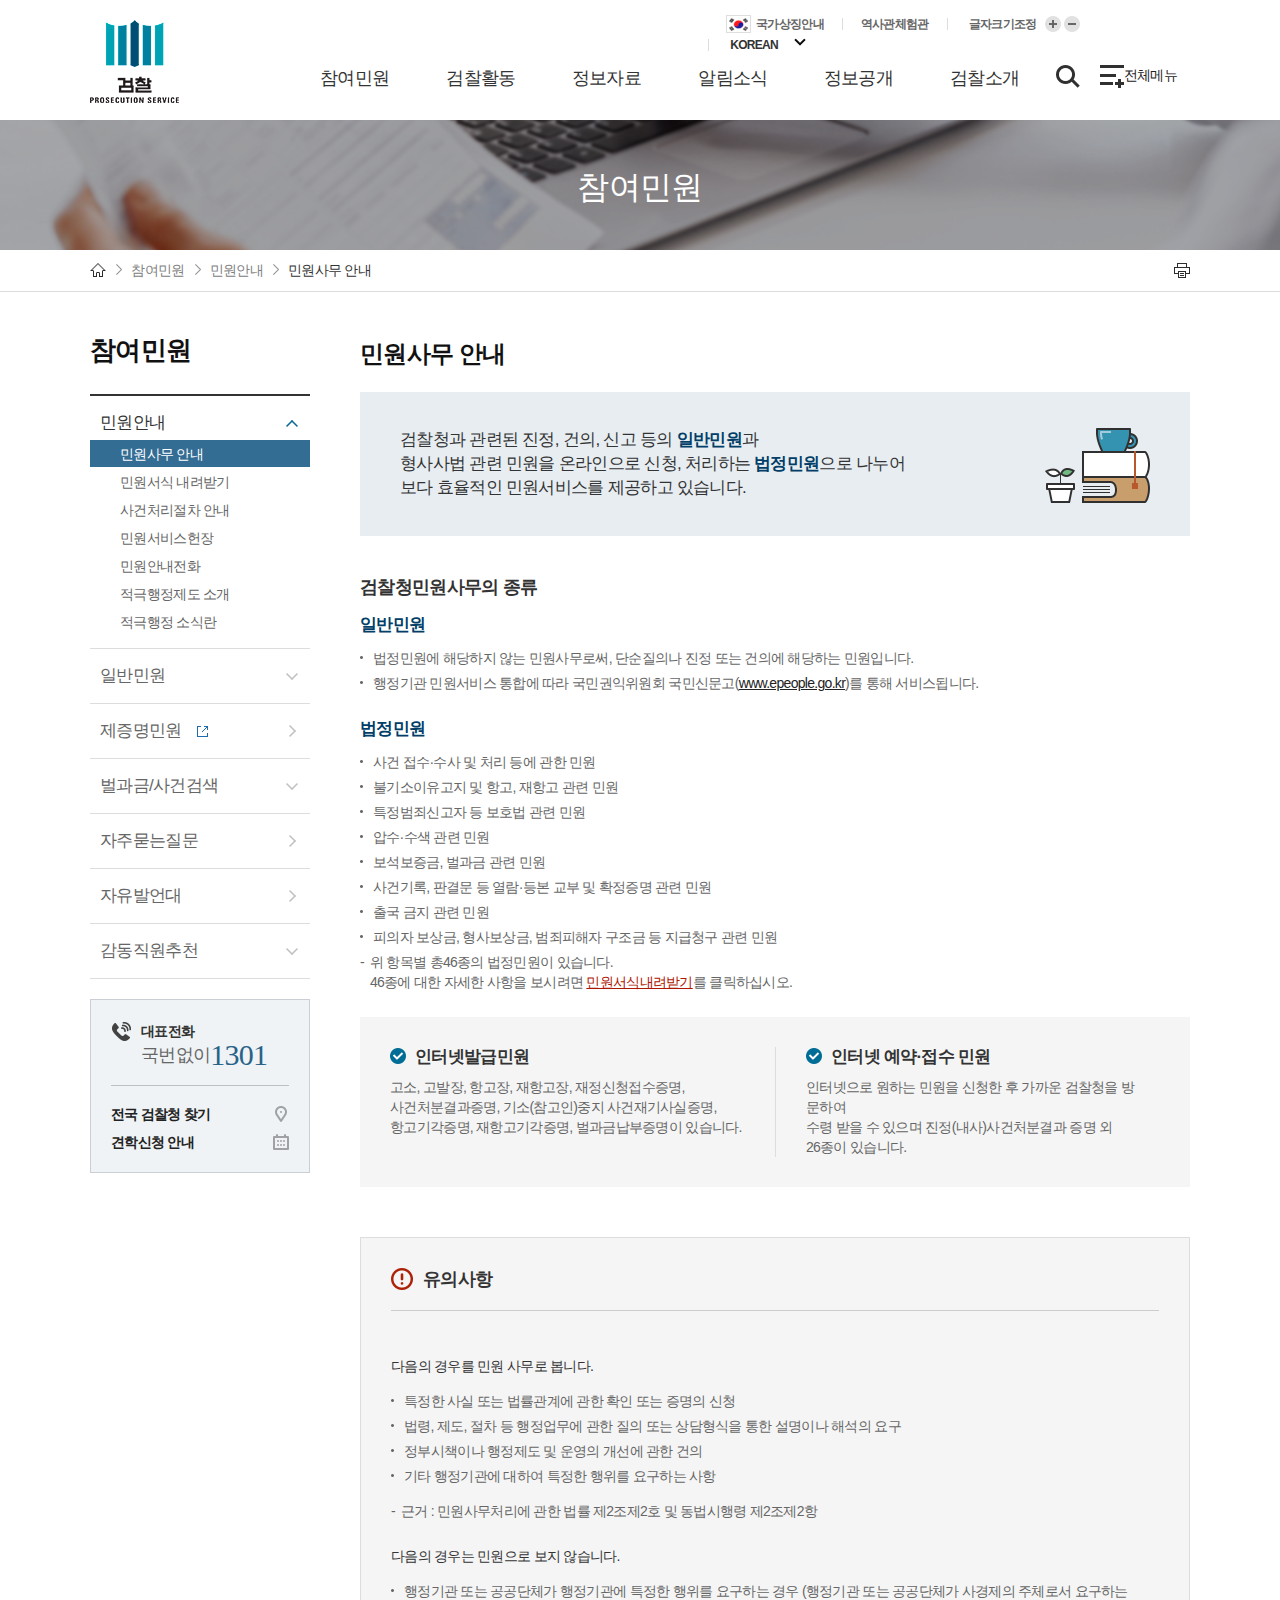
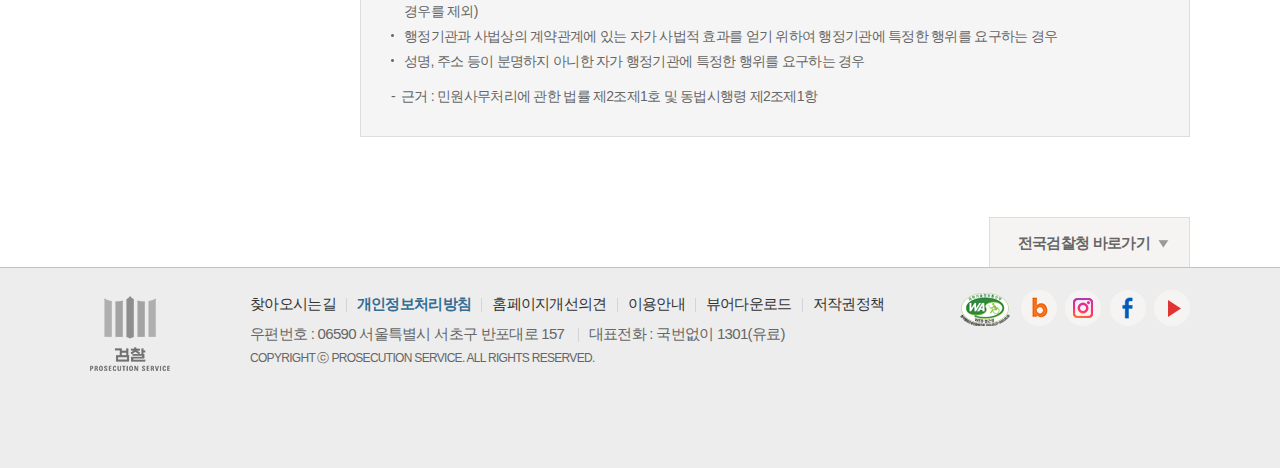
==== commit 4f5497a8: "메인페이지 완료" ====
--- a/indexSub1.html
+++ b/indexSub1.html
@@ -18,303 +18,52 @@
 	<link rel='stylesheet' href='css/reset.css'>
 	<link rel='stylesheet' href='css/style1.css'>
 	<script src="https://code.jquery.com/jquery-3.6.1.min.js"></script>
-	<script src="./js/script.js"></script>
+	<script src="./js/script.js" defer></script>
 
 	<link rel='stylesheet' href='https://use.fontawesome.com/releases/v5.5.0/css/all.css' integrity='sha384-B4dIYHKNBt8Bc12p+WXckhzcICo0wtJAoU8YZTY5qE0Id1GSseTk6S+L3BlXeVIU' crossorigin='anonymous'>
 	<link rel="stylesheet" href="https://cdnjs.cloudflare.com/ajax/libs/font-awesome/4.7.0/css/font-awesome.min.css">
 </head>
 <body>
     <div id="wrap">
-        <header id="header">
+        <header id="header" class="header">
 			<div class="container">
 				<h1 class="logo"><a href="index.html" title="logo"><img src="./img/bg_logo.png" alt="로고"></a></h1>
 				<div class="top">
 					<ul>
-						<li><a href="#"><span class="nation"></span>국가상징안내</a></li>
+						<li><a href="#" class="nation">국가상징안내</a></li>
 						<li><a href="#">역사관체험관</a></li>
-						<li>
-							<a href="#">글자크기조정
-								<span class="plus"></span>
-								<span class="minus"></span>
-							</a>
+						<li class="zoom">
+							<span>글자크기조정</span>
+							<a href="javascript:" class="zoom-in">글자크기 더 크게</a>
+							<a href="javascript:" class="zoom-out">글자크기 더 작게</a>
 						</li>
 						<li>
-							<select name="lgSelect" id="lgSelect" title="언어선택">
-								<option value="korean">korean</option>
-								<option value="english">english</option>
-								<option value="chinese">chinese</option>
-								<option value="japanese">japanese</option>
-							</select>
+							<div class="language">
+								<span><a href="javascript:">KOREAN</a></span>
+								<div class="languageBox">
+									<span><a href="javascript:" class="now">KOREAN</a></span>
+									<span><a href="javascript:">ENGLISH</a></span>
+									<span><a href="javascript:">CHINESE</a></span>
+									<span><a href="javascript:">JAPANESE</a></span>
+								</div>
+							</div>
+							
 						</li>
 					</ul>
 				</div>
-				<nav id="nav">
-					<div class="menu">
-						<ul class="dep1_box">
-							<li class="dep1"><a href="#" title="참여민원">참여민원</a>
-								<div class="bg">
-									<div class="container">
-										<div class="mainTit"><span>참여민원</span></div>
-										<ul class="dep2_box">
-											<li class="dep2"><a href="#" title="민원안내">민원안내</a>
-												<ul class="dep3_box">
-													<li class="dep3"><a href="#" title="민원사무 안내">민원사무 안내</a></li>
-													<li class="dep3"><a href="#" title="민원서식 내려받기">민원서식 내려받기</a></li>
-													<li class="dep3"><a href="#" title="사건처리절차 안내">사건처리절차 안내</a></li>
-													<li class="dep3"><a href="#" title="민원서비스헌장">민원서비스헌장</a></li>
-													<li class="dep3"><a href="#" title="민원안내전화">민원안내전화</a></li>
-													<li class="dep3"><a href="#" title="적극행정제도 소개">적극행정제도 소개</a></li>
-													<li class="dep3"><a href="#" title="적극행정 소식란">적극행정 소식란</a></li>
-												</ul>
-											</li>
-											<li class="dep2"><a href="#" title="일반민원">일반민원</a>
-												<ul class="dep3_box">
-													<li class="dep3"><a href="#" title="이용안내">이용안내</a></li>
-													<li class="dep3"><a href="#" title="민원신청/확인">민원신청/확인</a></li>
-													<li class="dep3"><a href="#" title="110정부민원안내콜센터">110정부민원안내콜센터</a></li>
-													<li class="dep3"><a href="#" title="공개민원 열람하기">공개민원 열람하기</a></li>
-												</ul>
-											</li>
-											<li class="dep2"><a href="#" title="제증명민원">제증명민원</a></li>
-											<li class="dep2"><a href="#" title="벌과금/사건검색">벌과금/사건검색</a>
-												<ul class="dep3_box">
-													<li class="dep3"><a href="#" title="사건진행상황조회">사건진행상황조회</a></li>
-													<li class="dep3"><a href="#" title="벌과금납부조회">벌과금납부조회</a></li>
-													<li class="dep3"><a href="#" title="재판서 및 통지서 조회">재판서 및 통지서 조회</a></li>
-													<li class="dep3"><a href="#" title="가납금환급조회">가납금환급조회</a></li>
-												</ul>
-											</li>
-											<li class="dep2"><a href="#" title="자주묻는질문">자주묻는질문</a></li>
-											<li class="dep2"><a href="#" title="자유발언대">자유발언대</a></li>
-											<li class="dep2"><a href="#" title="감동직원추천">감동직원추천</a>
-												<ul class="dep3_box">
-													<li class="dep3"><a href="#" title="국민감동직원추천">국민감동직원추천</a></li>
-													<li class="dep3"><a href="#" title="추천서 작성하기">추천서 작성하기</a></li>
-													<li class="dep3"><a href="#" title="내의견 보기">내의견 보기</a></li>
-												</ul>
-											</li>
-										</ul>
-									</div>
-								</div>
-							</li>
-							<li class="dep1"><a href="#" title="검찰활동">검찰활동</a>
-								<div class="bg">
-									<div class="container">
-										<div class="mainTit"><span>검찰활동</span></div>
-										<ul class="dep2_box">
-											<li class="dep2"><a href="#" title="주요수사활동">주요수사활동</a>
-												<ul class="dep3_box">
-													<li class="dep3"><a href="#" title="부정부패수사">부정부패수사</a></li>
-													<li class="dep3"><a href="#" title="회계분석 &middot; 자금추적 수사지원">회계분석 &middot; 자금추적 수사지원</a></li>
-													<li class="dep3"><a href="#" title="기술유출범죄수사">기술유출범죄수사</a></li>
-													<li class="dep3"><a href="#" title="범죄수익환수수사">범죄수익환수수사</a></li>
-													<li class="dep3"><a href="#" title="마약 &middot; 조직폭력범죄수사">마약 &middot; 조직폭력범죄수사</a></li>
-													<li class="dep3"><a href="#" title="지식재산권침해범죄수사">지식재산권침해범죄수사</a></li>
-													<li class="dep3"><a href="#" title="과학수사">과학수사</a></li>
-												</ul>
-											</li>
-											<li class="dep2"><a href="#" title="공판 &middot; 형 집행">공판 &middot; 형 집행</a>
-												<ul class="dep3_box">
-													<li class="dep3"><a href="#" title="공판활동">공판활동</a></li>
-													<li class="dep3"><a href="#" title="형의 집행">형의 집행</a></li>
-												</ul>
-											</li>
-											<li class="dep2"><a href="#" title="지원활동">지원활동</a>
-												<ul class="dep3_box">
-													<li class="dep3"><a href="#" title="소년선도보호">소년선도보호</a></li>
-													<li class="dep3"><a href="#" title="피해자인권">피해자인권</a></li>
-													<li class="dep3"><a href="#" title="사회공헌">사회공헌</a></li>
-												</ul>
-											</li>
-											<li class="dep2"><a href="#" title="국제협력">국제협력</a>
-												<ul class="dep3_box">
-													<li class="dep3"><a href="#" title="검찰의 국제공조">검찰의 국제공조</a></li>
-													<li class="dep3"><a href="#" title="국제협력 네트워크">국제협력 네트워크</a></li>
-												</ul>
-											</li>
-										</ul>
-									</div>
-								</div>
-							</li>
-							<li class="dep1"><a href="#" title="정보자료">정보자료</a>
-								<div class="bg">
-									<div class="container">
-										<div class="mainTit"><span>정보자료</span></div>
-										<ul class="dep2_box">
-											<li class="dep2"><a href="#" title="통계자료">통계자료</a>
-												<ul class="dep3_box">
-													<li class="dep3"><a href="#" title="범죄분석">범죄분석</a></li>
-													<li class="dep3"><a href="#" title="범죄동향리포트">범죄동향리포트</a></li>
-													<li class="dep3"><a href="#" title="형사사건동향">형사사건동향</a></li>
-												</ul>
-											</li>
-											<li class="dep2"><a href="#" title="지원활동">연구자료</a>
-												<ul class="dep3_box">
-													<li class="dep3"><a href="#" title="검찰관련 연구자료">검찰관련 연구자료</a></li>
-													<li class="dep3"><a href="#" title="해외연수검사 연구논문">해외연수검사 연구논문</a></li>
-													<li class="dep3"><a href="#" title="검찰연감">검찰연감</a></li>
-												</ul>
-											</li>
-											<li class="dep2"><a href="#" title="나라지표상황판">나라지표상황판</a></li>
-											<li class="dep2"><a href="#" title="훈령/예규">훈령/예규</a></li>
-										</ul>
-									</div>
-								</div>
-							</li>
-							<li class="dep1"><a href="#" title="알림소식">알림소식</a>
-								<div class="bg">
-									<div class="container">
-										<div class="mainTit"><span>알림소식</span></div>
-										<ul class="dep2_box">
-											<li class="dep2"><a href="#" title="공지사항">공지사항</a></li>
-											<li class="dep2"><a href="#" title="고시 &middot; 공고">고시 &middot; 공고</a></li>
-											<li class="dep2"><a href="#" title="검찰발표자료">검찰발표자료</a></li>
-											<li class="dep2"><a href="#" title="검찰소식">검찰소식</a>
-												<ul class="dep3_box">
-													<li class="dep3"><a href="#" title="카드뉴스">카드뉴스</a></li>
-													<li class="dep3"><a href="#" title="생생영상">생생영상</a></li>
-													<li class="dep3"><a href="#" title="뉴스레터">뉴스레터</a></li>
-												</ul>
-											</li>
-										</ul>
-									</div>
-								</div>
-							</li>
-							<li class="dep1"><a href="#" title="정보공개">정보공개</a>
-								<div class="bg">
-									<div class="container">
-										<div class="mainTit"><span>정보공개</span></div>
-										<ul class="dep2_box">
-											<li class="dep2"><a href="#" title="정보공개안내">정보공개안내</a>
-												<ul class="dep3_box">
-													<li class="dep3"><a href="#" title="정보공개제도란">정보공개제도란</a></li>
-													<li class="dep3"><a href="#" title="업무처리절차">업무처리절차</a></li>
-													<li class="dep3"><a href="#" title="공개청구권자">공개청구권자</a></li>
-													<li class="dep3"><a href="#" title="비공개 대상 정보 세부 기준">비공개 대상 정보 세부 기준</a></li>
-													<li class="dep3"><a href="#" title="정보공개방법">정보공개방법</a></li>
-													<li class="dep3"><a href="#" title="불복구제절차">불복구제절차</a></li>
-													<li class="dep3"><a href="#" title="수수료안내">수수료안내</a></li>
-													<li class="dep3"><a href="#" title="관련서식">관련서식</a></li>
-												</ul>
-											</li>
-											<li class="dep2"><a href="#" title="사전정보공표">사전정보공표</a>
-												<ul class="dep3_box">
-													<li class="dep3"><a href="#" title="사전정보공표대상">사전정보공표대상</a></li>
-												</ul>
-											</li>
-											<li class="dep2"><a href="#" title="정보목록">정보목록</a>
-												<ul class="dep3_box">
-													<li class="dep3"><a href="#" title="정보목록">정보목록</a></li>
-													<li class="dep3"><a href="#" title="2014.3. 이전 검찰청 정보목록">2014.3. 이전 검찰청 정보목록</a></li>
-												</ul>
-											</li>
-											<li class="dep2"><a href="#" title="정보공개청구">정보공개청구</a></li>
-											<li class="dep2"><a href="#" title="공공데이터개방">공공데이터개방</a></li>
-											<li class="dep2"><a href="#" title="정책실명제">정책실명제</a></li>
-										</ul>
-									</div>
-								</div>
-							</li>
-							<li class="dep1"><a href="#" title="검찰소개">검찰소개</a>
-								<div class="bg">
-									<div class="container">
-										<div class="mainTit"><span >검찰소개</span></div>
-										<ul class="dep2_box">
-											<li class="dep2"><a href="#" title="검찰구성">검찰구성</a>
-												<ul class="dep3_box">
-													<li class="dep3"><a href="#" title="검찰이란?">검찰이란?</a></li>
-													<li class="dep3"><a href="#" title="검찰구성원">검찰구성원</a></li>
-													<li class="dep3"><a href="#" title="검사의 역할">검사의 역할</a></li>
-												</ul>
-											</li>
-											<li class="dep2"><a href="#" title="조직 및 업무">조직 및 업무</a>
-												<ul class="dep3_box">
-													<li class="dep3"><a href="#" title="부서별연락처">부서별연락처</a></li>
-													<li class="dep3"><a href="#" title="검찰조직구조">검찰조직구조</a></li>
-													<li class="dep3"><a href="#" title="층별안내도">층별안내도</a></li>
-													<li class="dep3"><a href="#" title="대검찰청 배치표">대검찰청 배치표</a></li>
-												</ul>
-											</li>
-											<li class="dep2"><a href="#" title="검찰총장소개">검찰총장소개</a>
-												<ul class="dep3_box">
-													<li class="dep3"><a href="#" title="총장인사말">총장인사말</a></li>
-													<li class="dep3"><a href="#" title="검찰총장과의 대화">검찰총장과의 대화</a></li>
-													<li class="dep3"><a href="#" title="총장동정">총장동정</a></li>
-													<li class="dep3"><a href="#" title="발표연설">발표연설</a></li>
-													<li class="dep3"><a href="#" title="역대총장">역대총장</a></li>
-													<li class="dep3"><a href="#" title="주요일정">주요일정</a></li>
-												</ul>
-											</li>
-											<li class="dep2"><a href="#" title="검찰CI/CM">검찰CI/CM</a></li>
-											<li class="dep2"><a href="#" title="검찰역사관">검찰역사관</a>
-												<ul class="dep3_box">
-													<li class="dep3"><a href="#" title="검찰제도의 변천">검찰제도의 변천</a></li>
-													<li class="dep3"><a href="#" title="복제의 변천">복제의 변천</a></li>
-													<li class="dep3"><a href="#" title="서식의 변천">서식의 변천</a></li>
-													<li class="dep3"><a href="#" title="사건과 이슈"></a>사건과 이슈</li>
-												</ul>
-											</li>
-											<li class="dep2"><a href="#" title="대검찰청견학">대검찰청견학</a>
-												<ul class="dep3_box">
-													<li class="dep3"><a href="#" title="견학안내">견학안내</a></li>
-													<li class="dep3"><a href="#" title="견학신청">견학신청</a></li>
-													<li class="dep3"><a href="#" title="견학소감">견학소감</a></li>
-												</ul>
-											</li>
-											<li class="dep2"><a href="#" title="찾아오시는길">찾아오시는길</a></li>
-											<li class="dep2"><a href="#" title="전국검찰청찾기">전국검찰청찾기</a></li>
-											<li class="dep2"><a href="#" title="국가형사사법기록관">국가형사사법기록관</a>
-												<ul class="dep3_box">
-													<li class="dep3"><a href="#" title="기록관 소개">기록관 소개</a></li>
-													<li class="dep3"><a href="#" title="견학안내 및 신청">견학안내 및 신청</a></li>
-												</ul>
-											</li>
-											<li class="dep2"><a href="#" title="1301검찰콜센터">1301검찰콜센터</a>
-												<ul class="dep3_box">
-													<li class="dep3"><a href="#" title="콜센터 소개">콜센터 소개</a></li>
-													<li class="dep3"><a href="#" title="">이용안내</a></li>
-												</ul>
-											</li>
-										</ul>
-									</div>
-								</div>
-							</li>
-						</ul>
-					</div>
-				</nav>
-				<div class="moreMenu">
-					<div class="search">
-						<img src="./img/btn_sch.png" alt="검색">
-						<div class="formBg">
-							<div class="container">
-								<form action="#" name="searchForm" id="searchForm" method="post">
-									<div id="searchBox">
-										<label for="keySearch">키워드 검색</label>
-										<div id="searchArea">
-											<input type="text" id="keySearch" placeholder="검색어를 입력하세요.">
-											<button class="btnSearch"></button>
-										</div>
-									</div>
-								</form>
-							</div>
-						</div>
-					</div>
-					<div class="btnAllMenu">
-						<img src="./img/btn_allmenu4.png" alt="전체메뉴"><span class="menuTit">전체메뉴</span>
-					</div>
-				<div class="allMenuWrap">
-					<div class="allMenuDim"></div>
-					<div class="allMenuBox">
-						<dl>
-							<dt><span>검찰 PROSECUTION SERVICE</span></dt>
-							<dd>
-								<div class="allMenuList" style="height: 833px;">
-									<ul class="allMenu menu">
-										<li class="dep1">
-											<div class="mainTit"><span>참여민원</span></div>
-											<ul class="dep2_box">
-												<li class="dep2"><a href="#" title="민원안내">민원안내</a>
-													<ul class="dep3_box">
+				<nav id="nav" class="gnbWrap">
+					<div class="gnbArea">
+						<ul id="gnb" class="menu">
+							<li class="dep1">
+								<a href="#" title="참여민원">참여민원</a>
+								<div class="dep2Box">
+									<div class="dep2List">
+										<span>참여민원</span>
+										<div class="scroll">
+											<ul>
+												<li class="dep2 sub">
+													<a href="#" title="민원안내">민원안내</a>
+													<ul>
 														<li class="dep3"><a href="#" title="민원사무 안내">민원사무 안내</a></li>
 														<li class="dep3"><a href="#" title="민원서식 내려받기">민원서식 내려받기</a></li>
 														<li class="dep3"><a href="#" title="사건처리절차 안내">사건처리절차 안내</a></li>
@@ -324,39 +73,48 @@
 														<li class="dep3"><a href="#" title="적극행정 소식란">적극행정 소식란</a></li>
 													</ul>
 												</li>
-												<li class="dep2"><a href="#" title="일반민원">일반민원</a>
-													<ul class="dep3_box">
+												<li class="dep2 sub">
+													<a href="#" title="일반민원">일반민원</a>
+													<ul>
 														<li class="dep3"><a href="#" title="이용안내">이용안내</a></li>
 														<li class="dep3"><a href="#" title="민원신청/확인">민원신청/확인</a></li>
 														<li class="dep3"><a href="#" title="110정부민원안내콜센터">110정부민원안내콜센터</a></li>
 														<li class="dep3"><a href="#" title="공개민원 열람하기">공개민원 열람하기</a></li>
 													</ul>
 												</li>
-												<li class="dep2"><a href="#" title="제증명민원">제증명민원</a></li>
-												<li class="dep2"><a href="#" title="벌과금/사건검색">벌과금/사건검색</a>
-													<ul class="dep3_box">
-														<li class="dep3"><a href="#" title="사건진행상황조회">사건진행상황조회</a></li>
-														<li class="dep3"><a href="#" title="벌과금납부조회">벌과금납부조회</a></li>
-														<li class="dep3"><a href="#" title="재판서 및 통지서 조회">재판서 및 통지서 조회</a></li>
-														<li class="dep3"><a href="#" title="가납금환급조회">가납금환급조회</a></li>
+												<li class="dep2"><a href="#" class="new" title="제증명민원">제증명민원</a></li>
+												<li class="dep2 sub"><a href="#" title="벌과금/사건검색">벌과금/사건검색</a>
+													<ul>
+														<li class="dep3"><a href="#" class="new" title="사건진행상황조회">사건진행상황조회</a></li>
+														<li class="dep3"><a href="#" class="new" title="벌과금납부조회">벌과금납부조회</a></li>
+														<li class="dep3"><a href="#" class="new" title="재판서 및 통지서 조회">재판서 및 통지서 조회</a></li>
+														<li class="dep3"><a href="#" class="new" title="가납금환급조회">가납금환급조회</a></li>
 													</ul>
 												</li>
 												<li class="dep2"><a href="#" title="자주묻는질문">자주묻는질문</a></li>
 												<li class="dep2"><a href="#" title="자유발언대">자유발언대</a></li>
-												<li class="dep2"><a href="#" title="감동직원추천">감동직원추천</a>
-													<ul class="dep3_box">
+												<li class="dep2 sub"><a href="#" title="감동직원추천">감동직원추천</a>
+													<ul>
 														<li class="dep3"><a href="#" title="국민감동직원추천">국민감동직원추천</a></li>
 														<li class="dep3"><a href="#" title="추천서 작성하기">추천서 작성하기</a></li>
 														<li class="dep3"><a href="#" title="내의견 보기">내의견 보기</a></li>
 													</ul>
 												</li>
 											</ul>
-										</li>
-										<li class="dep1">
-											<div class="mainTit"><span>검찰활동</span></div>
-											<ul class="dep2_box">
-												<li class="dep2"><a href="#" title="주요수사활동">주요수사활동</a>
-													<ul class="dep3_box">
+										</div>
+									</div>
+								</div>
+							</li>
+							<li class="dep1">
+								<a href="#" title="검찰활동">검찰활동</a>
+								<div class="dep2Box">
+									<div class="dep2List">
+										<span>검찰활동</span>
+										<div class="scroll">
+											<ul>
+												<li class="dep2 sub">
+													<a href="#" title="주요수사활동">주요수사활동</a>
+													<ul>
 														<li class="dep3"><a href="#" title="부정부패수사">부정부패수사</a></li>
 														<li class="dep3"><a href="#" title="회계분석 &middot; 자금추적 수사지원">회계분석 &middot; 자금추적 수사지원</a></li>
 														<li class="dep3"><a href="#" title="기술유출범죄수사">기술유출범죄수사</a></li>
@@ -366,68 +124,96 @@
 														<li class="dep3"><a href="#" title="과학수사">과학수사</a></li>
 													</ul>
 												</li>
-												<li class="dep2"><a href="#" title="공판 &middot; 형 집행">공판 &middot; 형 집행</a>
-													<ul class="dep3_box">
+												<li class="dep2 sub">
+													<a href="#" title="공판 &middot; 형 집행">공판 &middot; 형 집행</a>
+													<ul>
 														<li class="dep3"><a href="#" title="공판활동">공판활동</a></li>
 														<li class="dep3"><a href="#" title="형의 집행">형의 집행</a></li>
 													</ul>
 												</li>
-												<li class="dep2"><a href="#" title="지원활동">지원활동</a>
-													<ul class="dep3_box">
+												<li class="dep2 sub">
+													<a href="#" title="지원활동">지원활동</a>
+													<ul>
 														<li class="dep3"><a href="#" title="소년선도보호">소년선도보호</a></li>
 														<li class="dep3"><a href="#" title="피해자인권">피해자인권</a></li>
 														<li class="dep3"><a href="#" title="사회공헌">사회공헌</a></li>
 													</ul>
 												</li>
-												<li class="dep2"><a href="#" title="국제협력">국제협력</a>
-													<ul class="dep3_box">
+												<li class="dep2 sub">
+													<a href="#" title="국제협력">국제협력</a>
+													<ul>
 														<li class="dep3"><a href="#" title="검찰의 국제공조">검찰의 국제공조</a></li>
 														<li class="dep3"><a href="#" title="국제협력 네트워크">국제협력 네트워크</a></li>
 													</ul>
 												</li>
 											</ul>
-										</li>
-										<li class="dep1">
-											<div class="mainTit"><span>정보자료</span></div>
-											<ul class="dep2_box">
-												<li class="dep2"><a href="#" title="통계자료">통계자료</a>
-													<ul class="dep3_box">
+										</div>
+									</div>
+								</div>
+							</li>
+							<li class="dep1">
+								<a href="#" title="정보자료">정보자료</a>
+								<div class="dep2Box">
+									<div class="dep2List">
+										<span>정보자료</span>
+										<div class="scroll">
+											<ul>
+												<li class="dep2 sub">
+													<a href="#" title="통계자료">통계자료</a>
+													<ul>
 														<li class="dep3"><a href="#" title="범죄분석">범죄분석</a></li>
 														<li class="dep3"><a href="#" title="범죄동향리포트">범죄동향리포트</a></li>
 														<li class="dep3"><a href="#" title="형사사건동향">형사사건동향</a></li>
 													</ul>
 												</li>
-												<li class="dep2"><a href="#" title="지원활동">연구자료</a>
-													<ul class="dep3_box">
+												<li class="dep2 sub">
+													<a href="#" title="연구자료">연구자료</a>
+													<ul>
 														<li class="dep3"><a href="#" title="검찰관련 연구자료">검찰관련 연구자료</a></li>
-														<li class="dep3"><a href="#" title="해외연수검사 연구논문">해외연수검사 연구논문</a></li>
+														<li class="dep3"><a href="#" class="new" title="해외연수검사 연구논문">해외연수검사 연구논문</a></li>
 														<li class="dep3"><a href="#" title="검찰연감">검찰연감</a></li>
 													</ul>
 												</li>
 												<li class="dep2"><a href="#" title="나라지표상황판">나라지표상황판</a></li>
 												<li class="dep2"><a href="#" title="훈령/예규">훈령/예규</a></li>
 											</ul>
-										</li>
-										<li class="dep1">
-											<div class="mainTit"><span>알림소식</span></div>
-											<ul class="dep2_box">
+										</div>
+									</div>
+								</div>
+							</li>
+							<li class="dep1">
+								<a href="#" title="알림소식">알림소식</a>
+								<div class="dep2Box">
+									<div class="dep2List">
+										<span>알림소식</span>
+										<div class="scroll">
+											<ul>
 												<li class="dep2"><a href="#" title="공지사항">공지사항</a></li>
 												<li class="dep2"><a href="#" title="고시 &middot; 공고">고시 &middot; 공고</a></li>
 												<li class="dep2"><a href="#" title="검찰발표자료">검찰발표자료</a></li>
-												<li class="dep2"><a href="#" title="검찰소식">검찰소식</a>
-													<ul class="dep3_box">
+												<li class="dep2 sub">
+													<a href="#" title="검찰소식">검찰소식</a>
+													<ul>
 														<li class="dep3"><a href="#" title="카드뉴스">카드뉴스</a></li>
-														<li class="dep3"><a href="#" title="생생영상">생생영상</a></li>
+														<li class="dep3"><a href="#" class="new" title="생생영상">생생영상</a></li>
 														<li class="dep3"><a href="#" title="뉴스레터">뉴스레터</a></li>
 													</ul>
 												</li>
 											</ul>
-										</li>
-										<li class="dep1">
-											<div class="mainTit"><span>정보공개</span></div>
-											<ul class="dep2_box">
-												<li class="dep2"><a href="#" title="정보공개안내">정보공개안내</a>
-													<ul class="dep3_box">
+										</div>
+									</div>
+								</div>
+							</li>
+							<li class="dep1">
+								<a href="#" title="정보공개">정보공개</a>
+								<div class="dep2Box">
+									<div class="dep2List">
+										<span>정보공개</span>
+										<div class="scroll">
+											<ul>
+												<li class="dep2 sub">
+													<a href="#" title="정보공개안내">정보공개안내</a>
+													<ul>
 														<li class="dep3"><a href="#" title="정보공개제도란">정보공개제도란</a></li>
 														<li class="dep3"><a href="#" title="업무처리절차">업무처리절차</a></li>
 														<li class="dep3"><a href="#" title="공개청구권자">공개청구권자</a></li>
@@ -438,14 +224,15 @@
 														<li class="dep3"><a href="#" title="관련서식">관련서식</a></li>
 													</ul>
 												</li>
-												<li class="dep2"><a href="#" title="사전정보공표">사전정보공표</a>
-													<ul class="dep3_box">
+												<li class="dep2 sub">
+													<a href="#" title="사전정보공표">사전정보공표</a>
+													<ul>
 														<li class="dep3"><a href="#" title="사전정보공표대상">사전정보공표대상</a></li>
 													</ul>
 												</li>
-												<li class="dep2"><a href="#" title="정보목록">정보목록</a>
-													<ul class="dep3_box">
-														<li class="dep3"><a href="#" title="정보목록">정보목록</a></li>
+												<li class="dep2 sub"><a href="#" title="정보목록">정보목록</a>
+													<ul>
+														<li class="dep3"><a href="#" class="new" title="정보목록">정보목록</a></li>
 														<li class="dep3"><a href="#" title="2014.3. 이전 검찰청 정보목록">2014.3. 이전 검찰청 정보목록</a></li>
 													</ul>
 												</li>
@@ -453,27 +240,36 @@
 												<li class="dep2"><a href="#" title="공공데이터개방">공공데이터개방</a></li>
 												<li class="dep2"><a href="#" title="정책실명제">정책실명제</a></li>
 											</ul>
-										</li>
-										<li class="dep1">
-											<div class="mainTit"><span>검찰소개</span></div>
-											<ul class="dep2_box">
-												<li class="dep2"><a href="#" title="검찰구성">검찰구성</a>
-													<ul class="dep3_box">
+										</div>
+									</div>
+								</div>
+							</li>
+							<li class="dep1">
+								<a href="#" title="검찰소개">검찰소개</a>
+								<div class="dep2Box">
+									<div class="dep2List">
+										<span>검찰소개</span>
+										<div class="scroll">
+											<ul>
+												<li class="dep2 sub">
+													<a href="#" title="검찰구성">검찰구성</a>
+													<ul>
 														<li class="dep3"><a href="#" title="검찰이란?">검찰이란?</a></li>
 														<li class="dep3"><a href="#" title="검찰구성원">검찰구성원</a></li>
 														<li class="dep3"><a href="#" title="검사의 역할">검사의 역할</a></li>
 													</ul>
 												</li>
-												<li class="dep2"><a href="#" title="조직 및 업무">조직 및 업무</a>
-													<ul class="dep3_box">
+												<li class="dep2 sub">
+													<a href="#" title="조직 및 업무">조직 및 업무</a>
+													<ul>
 														<li class="dep3"><a href="#" title="부서별연락처">부서별연락처</a></li>
 														<li class="dep3"><a href="#" title="검찰조직구조">검찰조직구조</a></li>
 														<li class="dep3"><a href="#" title="층별안내도">층별안내도</a></li>
 														<li class="dep3"><a href="#" title="대검찰청 배치표">대검찰청 배치표</a></li>
 													</ul>
 												</li>
-												<li class="dep2"><a href="#" title="검찰총장소개">검찰총장소개</a>
-													<ul class="dep3_box">
+												<li class="dep2 sub"><a href="#" title="검찰총장소개">검찰총장소개</a>
+													<ul>
 														<li class="dep3"><a href="#" title="총장인사말">총장인사말</a></li>
 														<li class="dep3"><a href="#" title="검찰총장과의 대화">검찰총장과의 대화</a></li>
 														<li class="dep3"><a href="#" title="총장동정">총장동정</a></li>
@@ -483,16 +279,18 @@
 													</ul>
 												</li>
 												<li class="dep2"><a href="#" title="검찰CI/CM">검찰CI/CM</a></li>
-												<li class="dep2"><a href="#" title="검찰역사관">검찰역사관</a>
-													<ul class="dep3_box">
+												<li class="dep2 sub">
+													<a href="#" title="검찰역사관">검찰역사관</a>
+													<ul>
 														<li class="dep3"><a href="#" title="검찰제도의 변천">검찰제도의 변천</a></li>
 														<li class="dep3"><a href="#" title="복제의 변천">복제의 변천</a></li>
 														<li class="dep3"><a href="#" title="서식의 변천">서식의 변천</a></li>
 														<li class="dep3"><a href="#" title="사건과 이슈"></a>사건과 이슈</li>
 													</ul>
 												</li>
-												<li class="dep2"><a href="#" title="대검찰청견학">대검찰청견학</a>
-													<ul class="dep3_box">
+												<li class="dep2 sub">
+													<a href="#" title="대검찰청견학">대검찰청견학</a>
+													<ul>
 														<li class="dep3"><a href="#" title="견학안내">견학안내</a></li>
 														<li class="dep3"><a href="#" title="견학신청">견학신청</a></li>
 														<li class="dep3"><a href="#" title="견학소감">견학소감</a></li>
@@ -500,35 +298,342 @@
 												</li>
 												<li class="dep2"><a href="#" title="찾아오시는길">찾아오시는길</a></li>
 												<li class="dep2"><a href="#" title="전국검찰청찾기">전국검찰청찾기</a></li>
-												<li class="dep2"><a href="#" title="국가형사사법기록관">국가형사사법기록관</a>
-													<ul class="dep3_box">
+												<li class="dep2 sub">
+													<a href="#" title="국가형사사법기록관">국가형사사법기록관</a>
+													<ul>
 														<li class="dep3"><a href="#" title="기록관 소개">기록관 소개</a></li>
 														<li class="dep3"><a href="#" title="견학안내 및 신청">견학안내 및 신청</a></li>
 													</ul>
 												</li>
-												<li class="dep2"><a href="#" title="1301검찰콜센터">1301검찰콜센터</a>
-													<ul class="dep3_box">
+												<li class="dep2 sub">
+													<a href="#" title="1301검찰콜센터">1301검찰콜센터</a>
+													<ul>
 														<li class="dep3"><a href="#" title="콜센터 소개">콜센터 소개</a></li>
-														<li class="dep3"><a href="#" title="">이용안내</a></li>
+														<li class="dep3"><a href="#" title="이용안내">이용안내</a></li>
 													</ul>
 												</li>
 											</ul>
+										</div>
+									</div>
+								</div>
+							</li>
+						</ul>
+					</div>
+				</nav>
+				<div class="btnIn sch">
+					<span class="btn search">
+						<a href="javascript:">검색 열기</a>
+					</span>
+				</div>
+				<div class="schWrap">
+					<div class="schArea">
+						<label for="schWordFi">키워드 검색</label>
+						<div>
+							<input type="text" placeholder="검색어를 입력하세요." id="schWordFi" name="schWordFi">
+							<button class="btnSearch">검색</button>
+						</div>
+					</div>
+				</div>			
+				<div class="btnIn allmn">
+					<span class="btn allmenu">
+						<a href="#">전체메뉴</a>
+					</span>
+				</div>
+				<btn class="allMenuWrap">
+					<div class="allMenuDim"></div>
+					<div class="allMenuBox">
+						<dl>
+							<dt><span>검찰 PROSECUTION SERVICE</span></dt>
+							<dd>
+								<div class="allMenuList" style="height: 833px;">
+									<ul id="allMenu" class="menu">
+										<li class="dep1">
+											<a href="#" title="참여민원">참여민원</a>
+											<div class="dep2Box">
+												<div class="dep2List">
+													<span>참여민원</span>
+													<div class="scroll">
+														<ul>
+															<li class="dep2 sub">
+																<a href="#" title="민원안내">민원안내</a>
+																<ul>
+																	<li class="dep3"><a href="#" title="민원사무 안내">민원사무 안내</a></li>
+																	<li class="dep3"><a href="#" title="민원서식 내려받기">민원서식 내려받기</a></li>
+																	<li class="dep3"><a href="#" title="사건처리절차 안내">사건처리절차 안내</a></li>
+																	<li class="dep3"><a href="#" title="민원서비스헌장">민원서비스헌장</a></li>
+																	<li class="dep3"><a href="#" title="민원안내전화">민원안내전화</a></li>
+																	<li class="dep3"><a href="#" title="적극행정제도 소개">적극행정제도 소개</a></li>
+																	<li class="dep3"><a href="#" title="적극행정 소식란">적극행정 소식란</a></li>
+																</ul>
+															</li>
+															<li class="dep2 sub">
+																<a href="#" title="일반민원">일반민원</a>
+																<ul>
+																	<li class="dep3"><a href="#" title="이용안내">이용안내</a></li>
+																	<li class="dep3"><a href="#" title="민원신청/확인">민원신청/확인</a></li>
+																	<li class="dep3"><a href="#" title="110정부민원안내콜센터">110정부민원안내콜센터</a></li>
+																	<li class="dep3"><a href="#" title="공개민원 열람하기">공개민원 열람하기</a></li>
+																</ul>
+															</li>
+															<li class="dep2"><a href="#" class="new" title="제증명민원">제증명민원</a></li>
+															<li class="dep2 sub"><a href="#" title="벌과금/사건검색">벌과금/사건검색</a>
+																<ul>
+																	<li class="dep3"><a href="#" class="new" title="사건진행상황조회">사건진행상황조회</a></li>
+																	<li class="dep3"><a href="#" class="new" title="벌과금납부조회">벌과금납부조회</a></li>
+																	<li class="dep3"><a href="#" class="new" title="재판서 및 통지서 조회">재판서 및 통지서 조회</a></li>
+																	<li class="dep3"><a href="#" class="new" title="가납금환급조회">가납금환급조회</a></li>
+																</ul>
+															</li>
+															<li class="dep2"><a href="#" title="자주묻는질문">자주묻는질문</a></li>
+															<li class="dep2"><a href="#" title="자유발언대">자유발언대</a></li>
+															<li class="dep2 sub"><a href="#" title="감동직원추천">감동직원추천</a>
+																<ul>
+																	<li class="dep3"><a href="#" title="국민감동직원추천">국민감동직원추천</a></li>
+																	<li class="dep3"><a href="#" title="추천서 작성하기">추천서 작성하기</a></li>
+																	<li class="dep3"><a href="#" title="내의견 보기">내의견 보기</a></li>
+																</ul>
+															</li>
+														</ul>
+													</div>
+												</div>
+											</div>
 										</li>
 										<li class="dep1">
-											<div class="mainTit"><span>이용안내</span></div>
-											<ul class="dep2_box">
-												<li class="dep2"><a href="#" title="이용안내">이용안내</a></li>
-												<li class="dep2"><a href="#" title="홈페이지개선의견">홈페이지개선의견</a></li>
-												<li class="dep2"><a href="#" title="개인정보처리방침">개인정보처리방침</a>
-													<ul class="dep3_box">
-														<li class="dep3"><a href="#" title="개인정보처리방침">개인정보처리방침</a></li>
-														<li class="dep3"><a href="#" title="개정이력">개정이력</a></li>
-													</ul>
-												</li>
-												<li class="dep2"><a href="#" title="저작권정책">저작권정책</a></li>
-												<li class="dep2"><a href="#" title="글자크기조정안내">글자크기조정안내</a></li>
-												<li class="dep2"><a href="#" title="뷰어다운로드">뷰어다운로드</a></li>
-											</ul>
+											<a href="#" title="검찰활동">검찰활동</a>
+											<div class="dep2Box">
+												<div class="dep2List">
+													<span>검찰활동</span>
+													<div class="scroll">
+														<ul>
+															<li class="dep2 sub">
+																<a href="#" title="주요수사활동">주요수사활동</a>
+																<ul>
+																	<li class="dep3"><a href="#" title="부정부패수사">부정부패수사</a></li>
+																	<li class="dep3"><a href="#" title="회계분석 &middot; 자금추적 수사지원">회계분석 &middot; 자금추적 수사지원</a></li>
+																	<li class="dep3"><a href="#" title="기술유출범죄수사">기술유출범죄수사</a></li>
+																	<li class="dep3"><a href="#" title="범죄수익환수수사">범죄수익환수수사</a></li>
+																	<li class="dep3"><a href="#" title="마약 &middot; 조직폭력범죄수사">마약 &middot; 조직폭력범죄수사</a></li>
+																	<li class="dep3"><a href="#" title="지식재산권침해범죄수사">지식재산권침해범죄수사</a></li>
+																	<li class="dep3"><a href="#" title="과학수사">과학수사</a></li>
+																</ul>
+															</li>
+															<li class="dep2 sub">
+																<a href="#" title="공판 &middot; 형 집행">공판 &middot; 형 집행</a>
+																<ul>
+																	<li class="dep3"><a href="#" title="공판활동">공판활동</a></li>
+																	<li class="dep3"><a href="#" title="형의 집행">형의 집행</a></li>
+																</ul>
+															</li>
+															<li class="dep2 sub">
+																<a href="#" title="지원활동">지원활동</a>
+																<ul>
+																	<li class="dep3"><a href="#" title="소년선도보호">소년선도보호</a></li>
+																	<li class="dep3"><a href="#" title="피해자인권">피해자인권</a></li>
+																	<li class="dep3"><a href="#" title="사회공헌">사회공헌</a></li>
+																</ul>
+															</li>
+															<li class="dep2 sub">
+																<a href="#" title="국제협력">국제협력</a>
+																<ul>
+																	<li class="dep3"><a href="#" title="검찰의 국제공조">검찰의 국제공조</a></li>
+																	<li class="dep3"><a href="#" title="국제협력 네트워크">국제협력 네트워크</a></li>
+																</ul>
+															</li>
+														</ul>
+													</div>
+												</div>
+											</div>
+										</li>
+										<li class="dep1">
+											<a href="#" title="정보자료">정보자료</a>
+											<div class="dep2Box">
+												<div class="dep2List">
+													<span>정보자료</span>
+													<div class="scroll">
+														<ul>
+															<li class="dep2 sub">
+																<a href="#" title="통계자료">통계자료</a>
+																<ul>
+																	<li class="dep3"><a href="#" title="범죄분석">범죄분석</a></li>
+																	<li class="dep3"><a href="#" title="범죄동향리포트">범죄동향리포트</a></li>
+																	<li class="dep3"><a href="#" title="형사사건동향">형사사건동향</a></li>
+																</ul>
+															</li>
+															<li class="dep2 sub">
+																<a href="#" title="연구자료">연구자료</a>
+																<ul>
+																	<li class="dep3"><a href="#" title="검찰관련 연구자료">검찰관련 연구자료</a></li>
+																	<li class="dep3"><a href="#" class="new" title="해외연수검사 연구논문">해외연수검사 연구논문</a></li>
+																	<li class="dep3"><a href="#" title="검찰연감">검찰연감</a></li>
+																</ul>
+															</li>
+															<li class="dep2"><a href="#" title="나라지표상황판">나라지표상황판</a></li>
+															<li class="dep2"><a href="#" title="훈령/예규">훈령/예규</a></li>
+														</ul>
+													</div>
+												</div>
+											</div>
+										</li>
+										<li class="dep1">
+											<a href="#" title="알림소식">알림소식</a>
+											<div class="dep2Box">
+												<div class="dep2List">
+													<span>알림소식</span>
+													<div class="scroll">
+														<ul>
+															<li class="dep2"><a href="#" title="공지사항">공지사항</a></li>
+															<li class="dep2"><a href="#" title="고시 &middot; 공고">고시 &middot; 공고</a></li>
+															<li class="dep2"><a href="#" title="검찰발표자료">검찰발표자료</a></li>
+															<li class="dep2 sub">
+																<a href="#" title="검찰소식">검찰소식</a>
+																<ul>
+																	<li class="dep3"><a href="#" title="카드뉴스">카드뉴스</a></li>
+																	<li class="dep3"><a href="#" class="new" title="생생영상">생생영상</a></li>
+																	<li class="dep3"><a href="#" title="뉴스레터">뉴스레터</a></li>
+																</ul>
+															</li>
+														</ul>
+													</div>
+												</div>
+											</div>
+										</li>
+										<li class="dep1">
+											<a href="#" title="정보공개">정보공개</a>
+											<div class="dep2Box">
+												<div class="dep2List">
+													<span>정보공개</span>
+													<div class="scroll">
+														<ul>
+															<li class="dep2 sub">
+																<a href="#" title="정보공개안내">정보공개안내</a>
+																<ul>
+																	<li class="dep3"><a href="#" title="정보공개제도란">정보공개제도란</a></li>
+																	<li class="dep3"><a href="#" title="업무처리절차">업무처리절차</a></li>
+																	<li class="dep3"><a href="#" title="공개청구권자">공개청구권자</a></li>
+																	<li class="dep3"><a href="#" title="비공개 대상 정보 세부 기준">비공개 대상 정보 세부 기준</a></li>
+																	<li class="dep3"><a href="#" title="정보공개방법">정보공개방법</a></li>
+																	<li class="dep3"><a href="#" title="불복구제절차">불복구제절차</a></li>
+																	<li class="dep3"><a href="#" title="수수료안내">수수료안내</a></li>
+																	<li class="dep3"><a href="#" title="관련서식">관련서식</a></li>
+																</ul>
+															</li>
+															<li class="dep2 sub">
+																<a href="#" title="사전정보공표">사전정보공표</a>
+																<ul>
+																	<li class="dep3"><a href="#" title="사전정보공표대상">사전정보공표대상</a></li>
+																</ul>
+															</li>
+															<li class="dep2 sub"><a href="#" title="정보목록">정보목록</a>
+																<ul>
+																	<li class="dep3"><a href="#" class="new" title="정보목록">정보목록</a></li>
+																	<li class="dep3"><a href="#" title="2014.3. 이전 검찰청 정보목록">2014.3. 이전 검찰청 정보목록</a></li>
+																</ul>
+															</li>
+															<li class="dep2"><a href="#" title="정보공개청구">정보공개청구</a></li>
+															<li class="dep2"><a href="#" title="공공데이터개방">공공데이터개방</a></li>
+															<li class="dep2"><a href="#" title="정책실명제">정책실명제</a></li>
+														</ul>
+													</div>
+												</div>
+											</div>
+										</li>
+										<li class="dep1">
+											<a href="#" title="검찰소개">검찰소개</a>
+											<div class="dep2Box">
+												<div class="dep2List">
+													<span>검찰소개</span>
+													<div class="scroll">
+														<ul>
+															<li class="dep2 sub">
+																<a href="#" title="검찰구성">검찰구성</a>
+																<ul>
+																	<li class="dep3"><a href="#" title="검찰이란?">검찰이란?</a></li>
+																	<li class="dep3"><a href="#" title="검찰구성원">검찰구성원</a></li>
+																	<li class="dep3"><a href="#" title="검사의 역할">검사의 역할</a></li>
+																</ul>
+															</li>
+															<li class="dep2 sub">
+																<a href="#" title="조직 및 업무">조직 및 업무</a>
+																<ul>
+																	<li class="dep3"><a href="#" title="부서별연락처">부서별연락처</a></li>
+																	<li class="dep3"><a href="#" title="검찰조직구조">검찰조직구조</a></li>
+																	<li class="dep3"><a href="#" title="층별안내도">층별안내도</a></li>
+																	<li class="dep3"><a href="#" title="대검찰청 배치표">대검찰청 배치표</a></li>
+																</ul>
+															</li>
+															<li class="dep2 sub"><a href="#" title="검찰총장소개">검찰총장소개</a>
+																<ul>
+																	<li class="dep3"><a href="#" title="총장인사말">총장인사말</a></li>
+																	<li class="dep3"><a href="#" title="검찰총장과의 대화">검찰총장과의 대화</a></li>
+																	<li class="dep3"><a href="#" title="총장동정">총장동정</a></li>
+																	<li class="dep3"><a href="#" title="발표연설">발표연설</a></li>
+																	<li class="dep3"><a href="#" title="역대총장">역대총장</a></li>
+																	<li class="dep3"><a href="#" title="주요일정">주요일정</a></li>
+																</ul>
+															</li>
+															<li class="dep2"><a href="#" title="검찰CI/CM">검찰CI/CM</a></li>
+															<li class="dep2 sub">
+																<a href="#" title="검찰역사관">검찰역사관</a>
+																<ul>
+																	<li class="dep3"><a href="#" title="검찰제도의 변천">검찰제도의 변천</a></li>
+																	<li class="dep3"><a href="#" title="복제의 변천">복제의 변천</a></li>
+																	<li class="dep3"><a href="#" title="서식의 변천">서식의 변천</a></li>
+																	<li class="dep3"><a href="#" title="사건과 이슈"></a>사건과 이슈</li>
+																</ul>
+															</li>
+															<li class="dep2 sub">
+																<a href="#" title="대검찰청견학">대검찰청견학</a>
+																<ul>
+																	<li class="dep3"><a href="#" title="견학안내">견학안내</a></li>
+																	<li class="dep3"><a href="#" title="견학신청">견학신청</a></li>
+																	<li class="dep3"><a href="#" title="견학소감">견학소감</a></li>
+																</ul>
+															</li>
+															<li class="dep2"><a href="#" title="찾아오시는길">찾아오시는길</a></li>
+															<li class="dep2"><a href="#" title="전국검찰청찾기">전국검찰청찾기</a></li>
+															<li class="dep2 sub">
+																<a href="#" title="국가형사사법기록관">국가형사사법기록관</a>
+																<ul>
+																	<li class="dep3"><a href="#" title="기록관 소개">기록관 소개</a></li>
+																	<li class="dep3"><a href="#" title="견학안내 및 신청">견학안내 및 신청</a></li>
+																</ul>
+															</li>
+															<li class="dep2 sub">
+																<a href="#" title="1301검찰콜센터">1301검찰콜센터</a>
+																<ul>
+																	<li class="dep3"><a href="#" title="콜센터 소개">콜센터 소개</a></li>
+																	<li class="dep3"><a href="#" title="이용안내">이용안내</a></li>
+																</ul>
+															</li>
+														</ul>
+													</div>
+												</div>
+											</div>
+										</li>
+										<li class="dep1">
+											<a href="#" title="이용안내">이용안내</a>
+											<div class="dep2Box">
+												<div class="dep2List">
+													<span>이용안내</span>
+													<div class="scroll">
+														<ul>
+															<li class="dep2"><a href="#" title="이용안내">이용안내</a></li>
+															<li class="dep2"><a href="#" title="홈페이지개선의견">홈페이지개선의견</a></li>
+															<li class="dep2 sub">
+																<a href="#" title="개인정보처리방침">개인정보처리방침</a>
+																<ul>
+																	<li class="dep3"><a href="#" title="개인정보처리방침">개인정보처리방침</a></li>
+																	<li class="dep3"><a href="#" title="개정이력">개정이력</a></li>
+																</ul>
+															</li>
+															<li class="dep2"><a href="#" title="저작권정책">저작권정책</a></li>
+															<li class="dep2"><a href="#" title="글자크기조정안내">글자크기조정안내</a></li>
+															<li class="dep2"><a href="#" title="뷰어다운로드">뷰어다운로드</a></li>
+															
+														</ul>
+													</div>
+												</div>
+											</div>
 										</li>
 									</ul>
 								</div>
@@ -536,8 +641,7 @@
 						</dl>
 						<span class="allMenuClose"><a href="#">전체보기 닫기</a></span>
 					</div>
-				</div>
-				</div>
+				</btn>
 			</div>
 		</header>
         <div id="topWrap" class="topWrap">
@@ -691,156 +795,158 @@
 			</div>
 		</div>
         <div class="main_cont5">
-            <div class="container">
-                <div class="siteList">
-                    <div class="open">
-                        <a href="#">전국검찰청 바로가기</a>
-                    </div>
-                    <div class="popBox">
-                        <dl>
-                            <dt>전국검찰청 바로가기</dt>
-                            <dd>
-                                <ul class="site">
-                                    <li><a href="#" class="high solo">대검찰청</a></li>
-                                    <li>
-                                        <a href="#" class="high">서울고등검찰청</a>
-                                        <div>
-                                            <ul class="listSeoul">
-                                                <li><a href="#">서울중앙지방검찰청</a></li>
-                                                <li><a href="#">서울동부지방검찰청</a></li>
-                                                <li><a href="#">서울남부지방검찰청</a></li>
-                                                <li><a href="#">서울북부지방검찰청</a></li>
-                                                <li><a href="#">서울서부지방검찰청</a></li>
-                                            </ul>
-                                        </div>
-                                        <div>
-                                            <a href="#" class="main">의정부지방검찰청</a>
-                                            <ul class="s-list">
-                                                <li><a href="#">고양지청</a></li>
-                                                <li><a href="#">남양주지청</a></li>
-                                            </ul>
-                                        </div>
-                                        <div>
-                                            <a href="#" class="main">인천지방검찰청</a>
-                                            <ul class="s-list">
-                                                <li><a href="#">부천지청</a></li>
-                                            </ul>
-                                        </div>
-                                        <div>
-                                            <a href="#" class="main">춘천지방검찰청</a>
-                                            <ul class="s-list">
-                                                <li><a href="#">강릉지청</a></li>
-                                                <li><a href="#">원주지청</a></li>
-                                                <li><a href="#">속초지청</a></li>
-                                                <li><a href="#">영월지청</a></li>
-                                            </ul>
-                                        </div>
-                                    </li>
-                                    <li>
-                                        <a href="#" class="high">수원고등검찰청</a>
-                                        <div>
-                                            <a href="#" class="main">수원지방검찰청</a>
-                                            <ul class="s-list">
-                                                <li><a href="#">성남지청</a></li>
-                                                <li><a href="#">여주지청</a></li>
-                                                <li><a href="#">평택지청</a></li>
-                                                <li><a href="#">안산지청</a></li>
-                                                <li><a href="#">안양지청</a></li>
-                                            </ul>
-                                        </div>
-                                    </li>
-                                    <li>
-                                        <a href="#" class="high">대전고등검찰청</a>
-                                        <div>
-                                            <a href="#" class="main">대전지방검찰청</a>
-                                            <ul class="s-list">
-                                                <li><a href="#">홍성지청</a></li>
-                                                <li><a href="#">공주지청</a></li>
-                                                <li><a href="#">서산지청</a></li>
-                                                <li><a href="#">천안지청</a></li>
-                                            </ul>
-                                        </div>
-                                        <div>
-                                            <a href="#" class="main">청주지방검찰청</a>
-                                            <ul class="s-list">
-                                                <li><a href="#">충주지청</a></li>
-                                                <li><a href="#">제천지청</a></li>
-                                                <li><a href="#">영동지청</a></li>
-                                            </ul>
-                                        </div>
-                                    </li>
-                                    <li>
-                                        <a href="#" class="high">대구고등검찰청</a>
-                                        <div>
-                                            <a href="#" class="main">대구지방검찰청</a>
-                                            <ul class="s-list">
-                                                <li><a href="#">서부지청</a></li>
-                                                <li><a href="#">안동지청</a></li>
-                                                <li><a href="#">경주지청</a></li>
-                                                <li><a href="#">포항지청</a></li>
-                                                <li><a href="#">김천지청</a></li>
-                                                <li><a href="#">상주지청</a></li>
-                                                <li><a href="#">의성지청</a></li>
-                                                <li><a href="#">영덕지청</a></li>
-                                            </ul>
-                                        </div>
-                                    </li>
-                                    <li>
-                                        <a href="#" class="high">부산고등검찰청</a>
-                                        <div>
-                                            <a href="#" class="main">부산지방검찰청</a>
-                                            <ul class="s-list">
-                                                <li><a href="#">동부지청</a></li>
-                                                <li><a href="#">서울지청</a></li>
-                                            </ul>
-                                        </div>
-                                        <div>
-                                            <a href="#" class="main">울산지방검찰청</a>
-                                            <ul class="s-list">
-                                                <li><a href="#">&nbsp;</a></li>
-                                            </ul>
-                                        </div>
-                                        <div>
-                                            <a href="#" class="main">창원지방검찰청</a>
-                                            <ul class="s-list">
-                                                <li><a href="#">마산지청</a></li>
-                                                <li><a href="#">진주지청</a></li>
-                                                <li><a href="#">통영지청</a></li>
-                                                <li><a href="#">밀양지청</a></li>
-                                                <li><a href="#">거창지청</a></li>
-                                            </ul>
-                                        </div>
-                                    </li>
-                                    <li>
-                                        <a href="#" class="high">광주고등검찰청</a>
-                                        <div>
-                                            <a href="#" class="main">광주지방검찰청</a>
-                                            <ul class="s-list">
-                                                <li><a href="#">목포지청</a></li>
-                                                <li><a href="#">장흥지청</a></li>
-                                                <li><a href="#">순천지청</a></li>
-                                                <li><a href="#">해남지청</a></li>
-                                            </ul>
-                                        </div>
-                                        <div>
-                                            <a href="#" class="main">전주지방검찰청</a>
-                                            <ul class="s-list">
-                                                <li><a href="#">군산지청</a></li>
-                                                <li><a href="#">정읍지청</a></li>
-                                                <li><a href="#">남원지청</a></li>
-                                            </ul>
-                                        </div>
-                                        <div>
-                                            <a href="#" class="main">제주지방검찰청</a>
-                                        </div>
-                                    </li>
-                                </ul>
-                            </dd>
-                        </dl>
-                    </div>
-                </div>
-            </div>
-        </div>
+			<div class="siteList">
+				<div class="container">
+					<div class="open">
+						<a href="javascript:">전국검찰청 바로가기</a>
+					</div>
+				</div>
+			</div>
+			<div class="popBox">
+				<div class="container">
+					<dl>
+						<dt>전국검찰청 바로가기</dt>
+						<dd>
+							<ul class="site">
+								<li><a href="#" class="high solo">대검찰청</a></li>
+								<li>
+									<a href="#" class="high">서울고등검찰청</a>
+									<div>
+										<ul class="listSeoul">
+											<li><a href="#">서울중앙지방검찰청</a></li>
+											<li><a href="#">서울동부지방검찰청</a></li>
+											<li><a href="#">서울남부지방검찰청</a></li>
+											<li><a href="#">서울북부지방검찰청</a></li>
+											<li><a href="#">서울서부지방검찰청</a></li>
+										</ul>
+									</div>
+									<div>
+										<a href="#" class="main">의정부지방검찰청</a>
+										<ul class="s-list">
+											<li><a href="#">고양지청</a></li>
+											<li><a href="#">남양주지청</a></li>
+										</ul>
+									</div>
+									<div>
+										<a href="#" class="main">인천지방검찰청</a>
+										<ul class="s-list">
+											<li><a href="#">부천지청</a></li>
+										</ul>
+									</div>
+									<div>
+										<a href="#" class="main">춘천지방검찰청</a>
+										<ul class="s-list">
+											<li><a href="#">강릉지청</a></li>
+											<li><a href="#">원주지청</a></li>
+											<li><a href="#">속초지청</a></li>
+											<li><a href="#">영월지청</a></li>
+										</ul>
+									</div>
+								</li>
+								<li>
+									<a href="#" class="high">수원고등검찰청</a>
+									<div>
+										<a href="#" class="main">수원지방검찰청</a>
+										<ul class="s-list">
+											<li><a href="#">성남지청</a></li>
+											<li><a href="#">여주지청</a></li>
+											<li><a href="#">평택지청</a></li>
+											<li><a href="#">안산지청</a></li>
+											<li><a href="#">안양지청</a></li>
+										</ul>
+									</div>
+								</li>
+								<li>
+									<a href="#" class="high">대전고등검찰청</a>
+									<div>
+										<a href="#" class="main">대전지방검찰청</a>
+										<ul class="s-list">
+											<li><a href="#">홍성지청</a></li>
+											<li><a href="#">공주지청</a></li>
+											<li><a href="#">서산지청</a></li>
+											<li><a href="#">천안지청</a></li>
+										</ul>
+									</div>
+									<div>
+										<a href="#" class="main">청주지방검찰청</a>
+										<ul class="s-list">
+											<li><a href="#">충주지청</a></li>
+											<li><a href="#">제천지청</a></li>
+											<li><a href="#">영동지청</a></li>
+										</ul>
+									</div>
+								</li>
+								<li>
+									<a href="#" class="high">대구고등검찰청</a>
+									<div>
+										<a href="#" class="main">대구지방검찰청</a>
+										<ul class="s-list">
+											<li><a href="#">서부지청</a></li>
+											<li><a href="#">안동지청</a></li>
+											<li><a href="#">경주지청</a></li>
+											<li><a href="#">포항지청</a></li>
+											<li><a href="#">김천지청</a></li>
+											<li><a href="#">상주지청</a></li>
+											<li><a href="#">의성지청</a></li>
+											<li><a href="#">영덕지청</a></li>
+										</ul>
+									</div>
+								</li>
+								<li>
+									<a href="#" class="high">부산고등검찰청</a>
+									<div>
+										<a href="#" class="main">부산지방검찰청</a>
+										<ul class="s-list">
+											<li><a href="#">동부지청</a></li>
+											<li><a href="#">서울지청</a></li>
+										</ul>
+									</div>
+									<div>
+										<a href="#" class="main">울산지방검찰청</a>
+										<ul class="s-list">
+											<li><a href="#">&nbsp;</a></li>
+										</ul>
+									</div>
+									<div>
+										<a href="#" class="main">창원지방검찰청</a>
+										<ul class="s-list">
+											<li><a href="#">마산지청</a></li>
+											<li><a href="#">진주지청</a></li>
+											<li><a href="#">통영지청</a></li>
+											<li><a href="#">밀양지청</a></li>
+											<li><a href="#">거창지청</a></li>
+										</ul>
+									</div>
+								</li>
+								<li>
+									<a href="#" class="high">광주고등검찰청</a>
+									<div>
+										<a href="#" class="main">광주지방검찰청</a>
+										<ul class="s-list">
+											<li><a href="#">목포지청</a></li>
+											<li><a href="#">장흥지청</a></li>
+											<li><a href="#">순천지청</a></li>
+											<li><a href="#">해남지청</a></li>
+										</ul>
+									</div>
+									<div>
+										<a href="#" class="main">전주지방검찰청</a>
+										<ul class="s-list">
+											<li><a href="#">군산지청</a></li>
+											<li><a href="#">정읍지청</a></li>
+											<li><a href="#">남원지청</a></li>
+										</ul>
+									</div>
+									<div>
+										<a href="#" class="main">제주지방검찰청</a>
+									</div>
+								</li>
+							</ul>
+						</dd>
+					</dl>
+				</div>
+			</div>
+		</div>
         <footer id="footer">
 			<div class="container">
 				<div class="ftInner">
--- a/css/style1.css
+++ b/css/style1.css
@@ -10,107 +10,123 @@
 #topWrap{width: 100%; height: 171px;}
 #inner{width: 100%;}
 
-
-
-
-
-
-
 /* 헤더영역 */
+.header{background: #fff; text-align: center;}
 /* 메뉴영역 */
+a.new::after{content: ''; display: inline-block; width: 11px; height: 11px; margin-left: 15px; background: url(../img/blt_newwin.png) no-repeat center right; vertical-align: middle;}
 .logo{float: left; width: 89px; height: 83px; margin-top: 20px;}
-.top{position: relative; top: 10px;}
-.top>ul{float: right;}
+.top>ul{width: 500px; float: right; margin-top: 13px;}
 .top>ul>li{float: left;}
 .top>ul>li::before{display: inline-block; content: ""; width: 1px; height: 12px; background: #ddd; margin: 0 18px; vertical-align: middle;}
 .top>ul>li:first-child::before{width: 0; height: 0;}
-.top>ul>li>a>.nation{background: url(../img/bg_nation.png) no-repeat left center; display: block; float: left; width: 25px; height: 18px; margin-right: 5px;}
-.top>ul>li>a>.plus{display: inline-block; background: url(../img/btn_fontsize.png) no-repeat; width: 16px; height: 16px; vertical-align: middle; margin-left: 5px;}
-.top>ul>li>a>.minus{display: inline-block; background: url(../img/btn_fontsize.png) no-repeat 0 -16px; width: 16px; height: 16px; vertical-align: middle;}
-.top>ul>li>#lgSelect{outline: none; border: none; text-transform: uppercase;}
-.top>ul>li>#lgSelect option{text-transform: uppercase;}
-.top>ul>li>a{ display: inline-block; font-size: 12px; color: #666; font-weight: bold;}
-a.new::after{content: ''; display: inline-block; width: 11px; height: 11px; margin-left: 15px; background: url(../img/blt_newwin.png) no-repeat center right; vertical-align: middle;}
-
-
-
-#nav{float: left; width: 855px; height: 50px; margin-top: 15px;}
-a.new::after{content: ''; display: inline-block; width: 11px; height: 11px; margin-left: 15px; background: url(../img/blt_newwin.png) no-repeat center right; vertical-align: middle;}
-
-.menu>.dep1_box{margin-left: 115px;}
-.menu>.dep1_box>.dep1{float: left; margin-right: 1px;}
-.menu>.dep1_box>.dep1>a{display: block; padding: 30px 27.5px; position: relative; font-size: 18px;}
-.menu>.dep1_box>.dep1>a:after{content: ""; width: 0;  height: 0; background: #346d94; bottom: 4px; left: 0; position: absolute;}
-.menu>.dep1_box>.dep1:hover>a:after{width: 50%; height: 4px; left: 50%; transform: translateX(-50%); position: absolute;}
-.menu>.dep1_box>.dep1:hover>a{color: #346d94;}
-
-.menu>.dep1_box>.dep1>.bg{display: none; width: 100%; height: 0; background: #fff; position: absolute; left: 0; z-index: 1; top: 120px;}
-.menu>.dep1_box>.dep1:hover>.bg{display: block; height: auto;}
-
-.menu>.dep1_box>.dep1>.bg>.container>.mainTit{width: 235px; font-size: 30px;  padding: 45px 0 15px 0; float: left;}
-.menu>.dep1_box>.dep1>.bg>.container>.mainTit span:after{content: ""; display: block; border-bottom: 2px solid #333; width: 50px; padding-top: 7px;}
-
-.menu>.dep1_box>.dep1>.bg>.container>.dep2_box{float: left; width: 865px; margin-top: 50px;}
-.menu>.dep1_box>.dep1>.bg>.container>.dep2_box>.dep2{display: block; float: left;width: 25%; height:180px; padding-bottom: 20px;}
-.menu>.dep1_box>.dep1:nth-child(1)>.bg>.container>.dep2_box{height: 390px;}
-.menu>.dep1_box>.dep1:nth-child(2)>.bg>.container>.dep2_box{height: 285px;}
-.menu>.dep1_box>.dep1:nth-child(3)>.bg>.container>.dep2_box{height: 185px;}
-.menu>.dep1_box>.dep1:nth-child(4)>.bg>.container>.dep2_box{height: 185px;}
-.menu>.dep1_box>.dep1:nth-child(5)>.bg>.container>.dep2_box{height: 365px;}
-.menu>.dep1_box>.dep1:nth-child(6)>.bg>.container>.dep2_box{height: 540px;}
-.menu>.dep1_box>.dep1>.bg>.container>.dep2_box>.dep2:first-child{margin-left: 0;}
-.menu>.dep1_box>.dep1>.bg>.container>.dep2_box>.dep2>a{font-size: 17px; font-weight: bold;}
-
-.menu>.dep1_box>.dep1>.bg>.container>.dep2_box>.dep2>.dep3_box{margin-top: 10px;}
-.menu>.dep1_box>.dep1>.bg>.container>.dep2_box>.dep2>.dep3_box>.dep3{padding: 2px 0;}
-.menu>.dep1_box>.dep1>.bg>.container>.dep2_box>.dep2>.dep3_box>.dep3:before{content: "-"; padding-right: 10px; font-weight: bold; padding-bottom: 3px;}
-
-.menu>.dep1_box>.dep1>.bg>.container>.dep2_box>.dep2>.dep3_box>.dep3:hover>a{text-decoration: underline; color: #346d94;}
-
-.moreMenu{float: left; width: 117px; margin: 45px 0 0 25px;}
-.moreMenu .search{float: left; margin-right: 20px;}
-.moreMenu .search .formBg{display: none; width: 100%; height: 141px; background: #fff; position: absolute; left: 0; top: 120px; border-top: 2px solid #346d94;}
-.moreMenu .search:hover .formBg{display: block;}
-#searchForm{position: relative;}
-#searchForm #searchBox{position: absolute; top: 45px; left: 287px;}
-#searchBox label{float: left; font-size: 18px; font-weight: bold; padding-right: 20px; padding-top: 12px;}
-#searchBox #searchArea{float: left; width: 430px; height: 50px; padding: 0 75px 0 28px; border-radius: 25px; border: 2px solid #5d92af; background: #f0f0f0; box-sizing: border-box;}  
-#searchBox #searchArea #keySearch{width: 100%; height: 46px; background: transparent; font-size: 16px; line-height: 46px; border: none; float: left;}
-#searchBox #searchArea .btnSearch{background: url(../img/btn_schs.png) no-repeat; width: 48px; height: 46px; position: absolute; top: 12px; right: 10px;}
+.top>ul>li>.nation:before{content: ""; background: url(../img/bg_nation.png) no-repeat top left; display: inline-block; width: 25px; height: 18px; vertical-align: middle; margin: -2px 5px 0 0;}
+/* 글자크기조정 */
+.top>ul>li.zoom>a{
+    display: inline-block;
+    width: 16px;
+    height: 16px;
+    overflow: hidden;
+    text-indent: -9999px;
+    vertical-align: middle;
+}
+.top>ul>li.zoom>a.zoom-in{
+    background: url(../img/btn_fontsize.png) no-repeat left top;
+    margin-left: 5px;
+}
+.top>ul>li.zoom>a.zoom-out{background: url(../img/btn_fontsize.png) no-repeat left bottom;}
+
+/* 언어선택 */
+
+.language{display: inline-block; position: relative; }
+.language a{display: inline-block; width: 90px; text-align: left;}
+.language>span>a{background: url(../img/bg_lang.png) no-repeat 64px 3px; font-size: 12px; color: #333; font-weight: bold;}
+.languageBox{display: none; width: 95px; height: auto; background: #fff; position: absolute; z-index: 1000; top: -10px; left: -10px; padding: 9px; box-sizing: border-box; border: 1px solid #346d94;}
+.languageBox span{display: block; width: 90px; margin-bottom: 5px; color: #666;}
+.languageBox span:last-child{ margin-bottom: 0;}
+.languageBox a{color: #666;}
+.languageBox a.now{background: url(../img/bg_langon.png) no-repeat 64px 3px; color: #346d94;}
+.languageBox span:not(:first-child):hover a{ text-decoration: underline;}
+
+.top>ul>li>a, .top>ul>li span{display: inline-block; font-size: 12px; color: #666; font-weight: bold;}
+
+/* 메뉴 */
+.gnbWrap{position: absolute; top: 68px; left: 0; right: 0; width: 100%;}
+.gnbWrap .gnbArea{width: 850px; margin: 0 auto; text-align: left;}
+.menu{text-align: left;}
+.gnbWrap .gnbArea .menu{display: inline-block; padding-left: 105px;}
+.menu .dep1{display: inline-block;  vertical-align: top; margin-left: 53px;}
+.menu .dep1:first-child{margin-left: 0;}
+.menu .dep1:nth-child(even){margin-left: 54px;}
+.menu a{display: inline-block;}
+.menu .dep1 > a{position: relative; z-index: 100; height: 52px; font-size: 18px; line-height: 20px; color: #333;}
+.menu .dep1 > a:hover{color: #346d94;}
+.menu .dep1 > a:hover::after{display: block; position: absolute; content: ""; width: 100%; height: 4px; background: #346d94; bottom: -1px;}
+
+.menu .dep2Box{position: absolute; top: 52px; left: 0; z-index: 99; width: 100%; padding-bottom:45px; background: #fff; border-bottom: 1px solid #c0c0c0; display: none; }
+.gnbWrap .gnbArea .menu .dep2Box{border-top: 1px solid #eee;}
+.menu .dep2List{width: 1100px; margin: 0 auto;}
+.menu .dep2List > span{position: absolute; display: inline-block; padding: 45px 0 15px 0; font-size: 30px; line-height: 1; word-spacing: -0.5em;}
+.menu .dep2List > span::after{content: ''; display: block; position: absolute; bottom: 0; width: 50px; height: 2px; background: #333333;}
+.menu .dep2List .scroll{margin: 0; padding: 0; box-sizing: border-box;}
+.menu .dep2List .scroll > ul{padding: 10px 0 0 230px;}
+.menu .dep2List .scroll > ul > li{display: inline-block; width: 215px; padding-top: 35px; vertical-align: top; box-sizing: border-box;}
+.menu .dep2List .scroll > ul > li.dep2 > a{font-size: 17px; font-weight: bold; line-height: 1;}
+.menu .dep2List .scroll > ul > li.dep2 > ul{padding-top: 15px;}
+.menu .dep2List .scroll > ul > li.dep2 > ul > li{margin-top: 5px;}
+.menu .dep2List .scroll > ul > li.dep2 > ul > li:first-child{margin-top: 0;}
+.menu .dep2List .scroll > ul > li.dep2 > ul > li.dep3{position: relative; padding-left: 15px;}
+.menu .dep2List .scroll > ul > li.dep2 > ul > li.dep3::before{position: absolute; content: '-'; top: 0; left: 0;}
+
+
+/* 검색 */
+.btnIn{position: absolute; top: 0; left: 50%; width: 1100px; margin-left: -550px; box-sizing: border-box;}
+.btnIn .btn{position: absolute; z-index: 9;}
+.btnIn .btn.search{top: 65px; right: 110px;}
+.btnIn .btn a{display: block; width: 24px; height: 23px; text-indent: -9999px; overflow: hidden;}
+.btnIn .btn.search a{background: url(../img/btn_sch.png) no-repeat top left; transition: .5s;}
+.btnIn .btn.search a.close{background: url(../img/btn_schon.png) no-repeat top left;}
+
+.schWrap{width: 100%; height: 143px; background: #fff; position: absolute; top: 120px; left: 0; z-index: 999; border-top: 2px solid #346d94; border-bottom: 1px solid #c0c0c0; display: none; }
+.schWrap .schArea{position: relative; padding-top: 45px;}
+.schWrap .schArea>label{display: inline-block; padding-right: 20px; font-size: 18px; line-height: 50px;font-weight: bold; vertical-align: middle;}
+.schWrap .schArea>div{display: inline-block; width: 430px; height: 50px; position: relative; border: 2px solid #5d92af; border-radius: 25px; background: #f0f0f0; padding: 0 75px 0 28px; box-sizing: border-box;}
+.schWrap .schArea input[type="text"]{width: 100%; height: 46px; padding: 0; border: 0; background: transparent; font-size: 16px; line-height: 46px;}
+.schWrap .schArea .btnSearch{display: inline-block; position: absolute; top: 0; right: 20px; width: 48px; height: 46px; background: url(../img/btn_schs.png) no-repeat center center; overflow: hidden; text-indent: -999px;}
 
 /* 전체메뉴 */
-.moreMenu .btnAllMenu>img{float: left;}
-.allMenuWrap{display: none; position: fixed; z-index: 100; top: 0; right: 0; left: 0; bottom: 0; width: 100%; opacity: 1;}
-.allMenuWrap .allMenuDim{position: absolute; z-index: 101; top: 0; right: 0; left: 0; bottom: 0; width: 100%; background: red; opacity: .2;}
-.allMenuWrap .allMenuBox{position: absolute; z-index: 102; top: 0; right: 0; bottom: 0; width: 1100px; border-left: 1px solid #d0d0d0; background: #fff;}
-.allMenuWrap .allMenuBox>dl{margin: 0; padding: 0;}
-.allMenuWrap .allMenuBox>dl>dt{height: 86px; padding: 10px 0 0 50px; border-bottom: 2px solid #346d94; box-sizing: border-box;}
-.allMenuWrap .allMenuBox>dl>dt>span{display: inline-block; width: 68px; height: 63px; background: url(../img/bg_allmenutit.png); overflow: hidden; text-indent: -999px;}
-.allMenuWrap .allMenuBox>dl>dd{padding: 50px 45px 50px 50px; box-sizing: border-box;}
-.allMenuWrap .allMenuBox>dl>dd>.allMenuList{overflow-y: auto; overflow: scroll;}
-.allMenuWrap .allMenuBox>dl>dd>.allMenuList>.allMenu>.dep1{border-bottom: 1px solid #ddd; margin-top: 50px;}
-.allMenuWrap .allMenuBox>dl>dd>.allMenuList>.allMenu>.dep1:nth-child(1){height: 390px; margin-top: 0;}
-.allMenuWrap .allMenuBox>dl>dd>.allMenuList>.allMenu>.dep1:nth-child(2){height: 285px;}
-.allMenuWrap .allMenuBox>dl>dd>.allMenuList>.allMenu>.dep1:nth-child(3){height: 185px;}
-.allMenuWrap .allMenuBox>dl>dd>.allMenuList>.allMenu>.dep1:nth-child(4){height: 185px;}
-.allMenuWrap .allMenuBox>dl>dd>.allMenuList>.allMenu>.dep1:nth-child(5){height: 365px;}
-.allMenuWrap .allMenuBox>dl>dd>.allMenuList>.allMenu>.dep1:nth-child(6){height: 540px;}
-.allMenuWrap .allMenuBox>dl>dd>.allMenuList>.allMenu>.dep1:nth-child(7){height: 215px;}
-
-.allMenuWrap .allMenuBox>dl>dd>.allMenuList>.allMenu>.dep1>.mainTit{float: left;}
-.allMenuWrap .allMenuBox>dl>dd>.allMenuList>.allMenu>.dep1>.mainTit:after{content: ""; display: block; border-bottom: 2px solid #333; width: 50px; padding-top: 7px;}
-.allMenuWrap .allMenuBox>dl>dd>.allMenuList>.allMenu>.dep1>.mainTit>span{font-weight: bold; font-size: 26px; color: #333;}
-.allMenuWrap .allMenuBox>dl>dd>.allMenuList>.allMenu>.dep1>.dep2_box{width: 760px; margin: 5px 0 0 136px; float: left;}
-.allMenuWrap .allMenuBox>dl>dd>.allMenuList>.allMenu>.dep1>.dep2_box>.dep2{display: block; float: left; width: 190px;}
-.allMenuWrap .allMenuBox>dl>dd>.allMenuList>.allMenu>.dep1>.dep2_box>.dep2>a{font-size: 17px; font-weight: bold; color: #333;}
-
-.allMenuWrap .allMenuBox>dl>dd>.allMenuList>.allMenu>.dep1>.dep2_box>.dep2>.dep3_box{margin-top: 10px;}
-.allMenuWrap .allMenuBox>dl>dd>.allMenuList>.allMenu>.dep1>.dep2_box>.dep2>.dep3_box>.dep3{padding: 2px 0;}
-.allMenuWrap .allMenuBox>dl>dd>.allMenuList>.allMenu>.dep1>.dep2_box>.dep2>.dep3_box>.dep3::before{content: "-"; padding-right: 10px; font-weight: bold; padding-bottom: 3px;}
-
-
-.allMenuWrap .allMenuBox .allMenuClose{position: absolute; top: 31px; right: 50px;}
-.allMenuWrap .allMenuBox .allMenuClose>a{display: inline-block; width: 24px; height: 23px; background: url(../img/btn_schon.png); overflow: hidden; text-indent: -999px;}
+.btnIn .btn.allmenu{top: 65px; right: 30px; width: 60px;}
+.btnIn .btn.allmenu a{background: url(../img/btn_allmenu4.png)no-repeat top left; text-indent: -9px; width: 80px; padding-left: 30px; box-sizing: border-box;cursor: pointer;}
+
+
+.allMenuWrap{display: none; position: fixed; z-index: 9999; top: 0; right: 0; left: 0; bottom: 0;}
+.allMenuWrap .allMenuDim{position: absolute; z-index: 101; top: 0; right: 0; left: 0; bottom: 0; width: 100%; background: rgba(0,0,0,.2); opacity: 0;}
+
+.allMenuWrap .allMenuBox{position: absolute; z-index: 102; top: 0; right: -100%; bottom: 0; width: 1100px; border-left: 1px solid #d0d0d0; background: #fff;}
+.allMenuWrap .allMenuBox dt{height: 86px; padding: 10px 0 0 50px; border-bottom: 2px solid #346d94; box-sizing: border-box;text-align: left;}
+.allMenuWrap .allMenuBox dt span{ display: inline-block; width: 68px; height: 63px; background: url(../img/bg_allmenutit.png); overflow: hidden; text-indent: -999px;}
+.allMenuWrap .allMenuBox dd{padding: 50px 45px 50px 50px; box-sizing: border-box;}
+
+.allMenuList{ overflow-y: scroll;}
+.allMenuList .menu{margin: 0;}
+.allMenuList .menu .dep1{border-bottom: 1px solid #ddd; display: block; margin: 0;}
+.allMenuList .menu .dep1 > a{display: none;}
+.allMenuList .menu .dep2Box{display: block; position: relative; top: 0; padding: 0; border-bottom: 0;}
+.allMenuList .menu .dep2List{width: 100%; min-height: 153px; margin: 0;}
+.allMenuList .menu .dep2List span{width: 100px; padding-top: 40px; box-sizing: border-box;}
+.allMenuList .menu .dep2List > span{font-weight: bold; font-size: 26px;}
+.allMenuList .menu .dep1:first-child .dep2List >span,
+.allMenuList .menu .dep1:first-child .dep2List .scroll>ul>li:nth-child(1),
+.allMenuList .menu .dep1:first-child .dep2List .scroll>ul>li:nth-child(2),
+.allMenuList .menu .dep1:first-child .dep2List .scroll>ul>li:nth-child(3),
+.allMenuList .menu .dep1:first-child .dep2List .scroll>ul>li:nth-child(4)
+{padding-top: 0;}
+
+.allMenuList .menu .dep2List .scroll>ul{padding: 5px 0 40px 210px;}
+.allMenuList .menu .dep2List .scroll>ul>li{width: 190px;}
+
+.allMenuBox .allMenuClose{position: absolute; top: 31px; right: 50px;}
+.allMenuBox .allMenuClose a{overflow: hidden; display: block; width: 24px; height: 23px; background: url(../img/btn_schon.png) no-repeat top left; text-indent: -999px;
+}
 
 /* 본문 top */
 
@@ -197,16 +213,12 @@
 .contWrap .infoBox .info  p {margin-top: 25px;}
 .contWrap .infoBox .info .txtList{margin-top: 15px;}
 
-
-
-
 /* 하단전체메뉴 */
-.main_cont5{width: 100%;}
 .siteList{width: 100%;}
-.siteList .open{width: 100%; height: 50px;}
-.siteList .open>a{display: inline-block; font-size: 15px; color: #666; border: 1px solid #ddd; border-bottom: 0; padding: 0 20px 0 28px; height: 49px; line-height: 49px; float: right; background: #f6f4f3; font-weight: bold;}
+.siteList .open{width: 100%; height: 50px; position: relative;}
+.siteList .open>a{display: inline-block; font-size: 15px; color: #666; border: 1px solid #ddd; border-bottom: 0; padding: 0 20px 0 28px; height: 49px; line-height: 49px; background: #f6f4f3; font-weight: bold; position: absolute; top: 0; right: 0;}
 .siteList .open>a::after{content: ""; display: inline-block; background: url(../img/bg_sitebtn.png) no-repeat top left; width: 11px;height: 8px;margin-left: 8px;vertical-align: middle;}
-.popBox{width: 100%; height: 1400px; background: #f6f4f3; display: none;}
+.popBox{width: 100%; height: 1400px; background: #f6f4f3; border-top: 1px solid #ddd; display: none;}
 .popBox dl dt{display: none;}
 .popBox dl dd .site{width: 100%; text-align: left; position: relative;}
 .popBox dl dd .site > li{padding: 40px 0 10px 0; border-top: 1px solid #ddd; position: relative;}
@@ -218,7 +230,7 @@
 .popBox dl dd .site li div{ padding-left: 250px; padding-top: 16px;}
 .popBox dl dd .site > li > div > .listSeoul > li{float: left; width: 170px; margin-bottom: 30px;}
 .popBox dl dd .site > li > div > .listSeoul > li > a{font-size: 17px; font-weight: bold; color: #333;}
-.popBox dl dd .site > li > div > a.main{display: inline-block; width: 170px;font-size: 17px; font-weight: bold; color: #333; float: left; margin-bottom: 30px;}
+.popBox dl dd .site > li > div > a.main{display: inline-block; width: 170px;font-size: 17px; font-weight: bold; color: #333; margin-bottom: 30px;}
 .popBox dl dd .site > li > div > .s-list{display: inline-block; width: 675px;}
 .popBox dl dd .site > li > div > .s-list > li{display: inline-block; position: relative; padding: 0 30px; margin-bottom: 30px;}
 .popBox dl dd .site > li > div > .s-list > li > a{color: #666;}
@@ -226,8 +238,9 @@
 .popBox dl dd .site > li > div > .s-list > li:nth-child(7n),.popBox dl dd .site > li > div > .s-list > li:first-child{padding-left: 0;}
 .popBox dl dd .site > li > div > .s-list > li:nth-child(7n)::before,.popBox dl dd .site > li > div > .s-list > li:first-child::before{width: 0; height: 0;}
 
+
 /* 하단영역 */
-#footer{width: 100%; height: 200px; background: #ededed;}
+#footer{width: 100%; height: 200px; background: #ededed; border-top: 1px solid #c2c2c2;}
 .container .ftInner{padding: 28px 0 0 160px; position: relative; text-align: left; font-size: 15px; line-height: 1; color: #666;}
 .ftInner .f-logo{display: inline-block; background: url(../img/bg_footerlogo.png); width: 80px; height: 75px; position: absolute; top: 28px; left: 0;}
 .ftInner .ftMenu li{float: left;}
